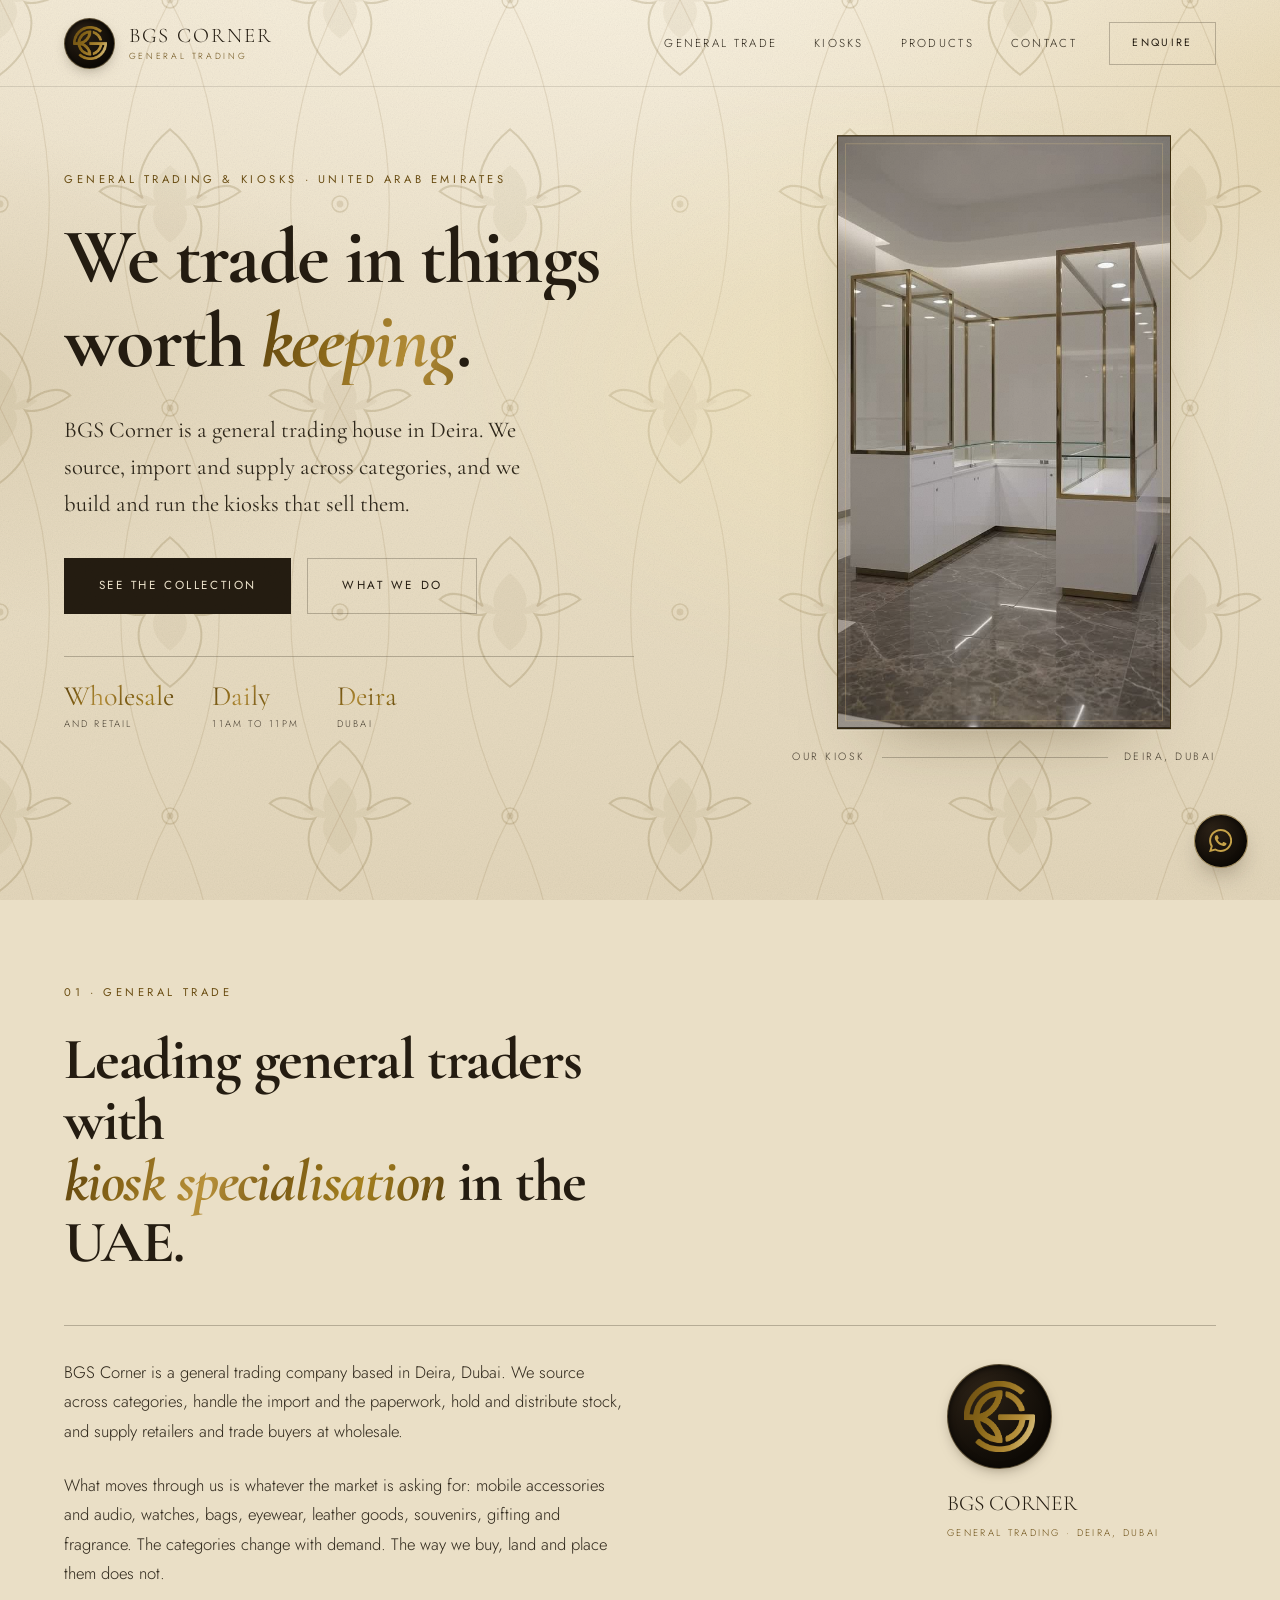
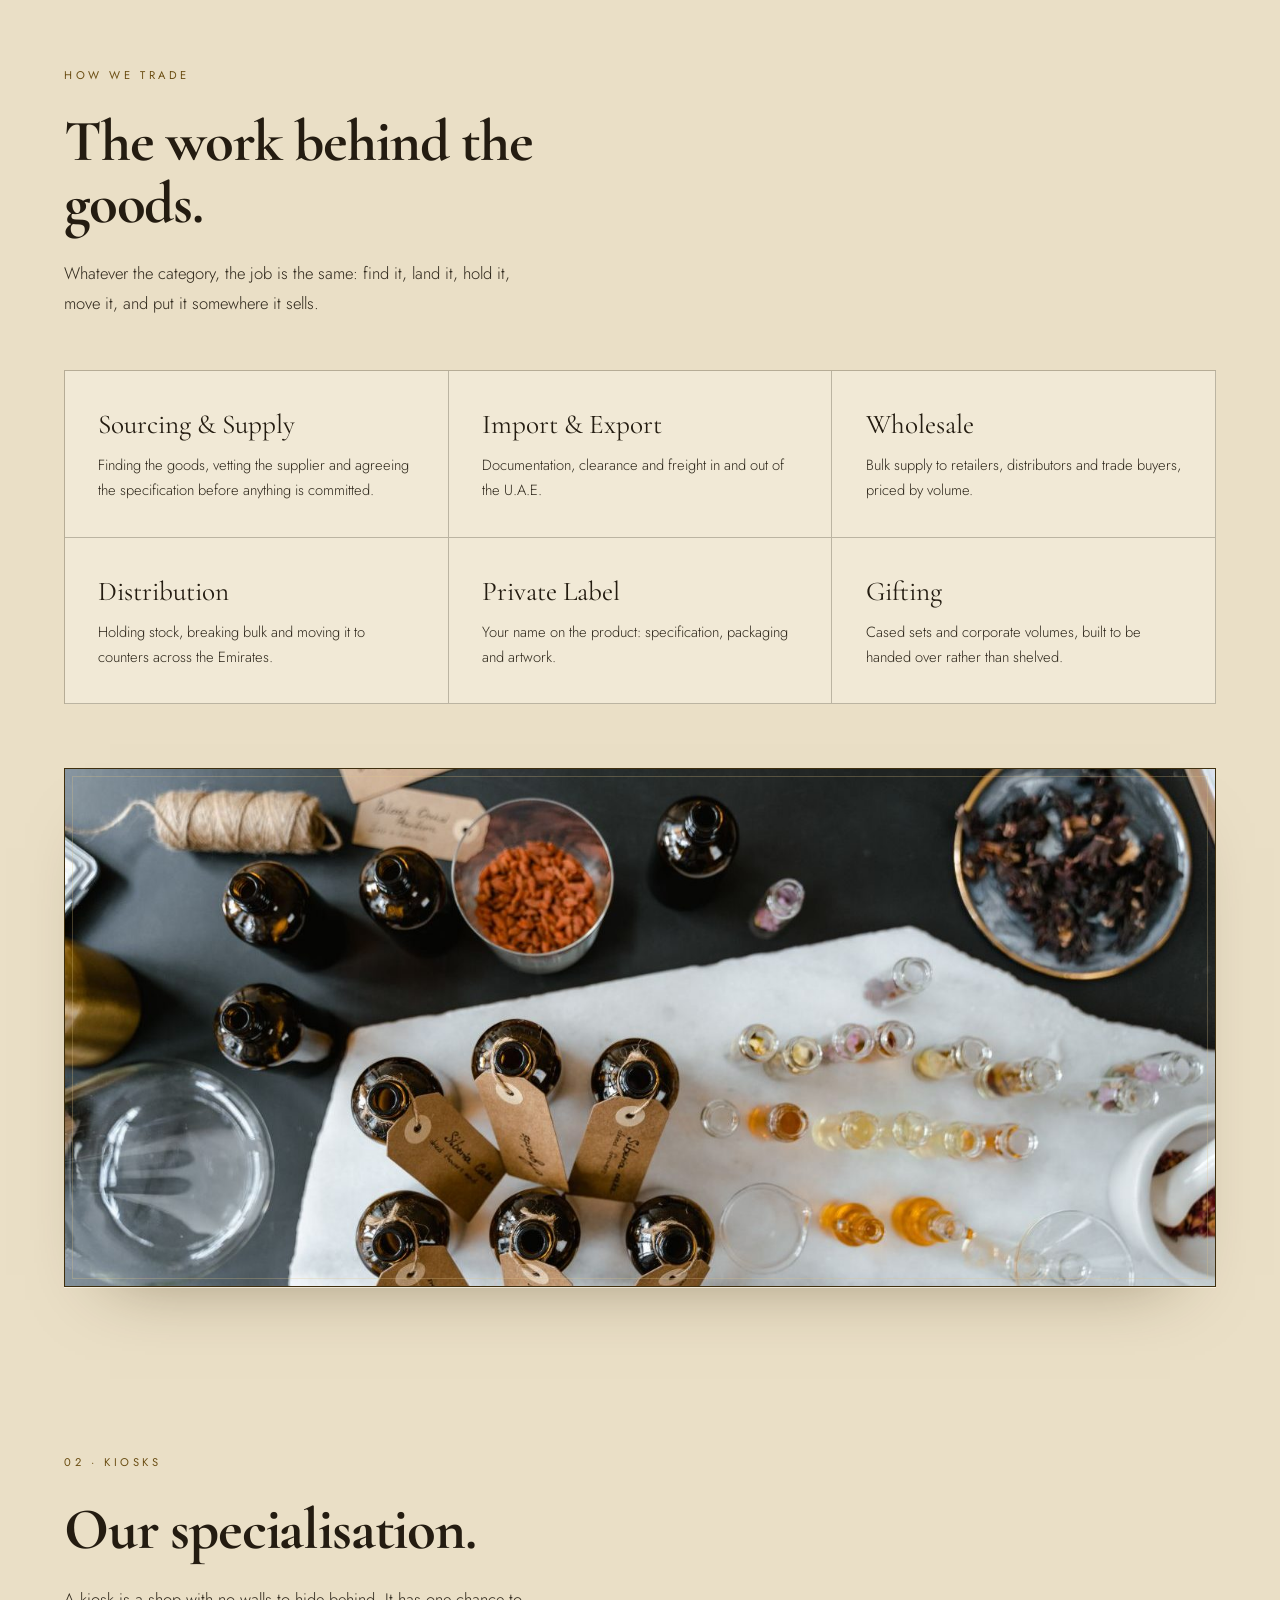
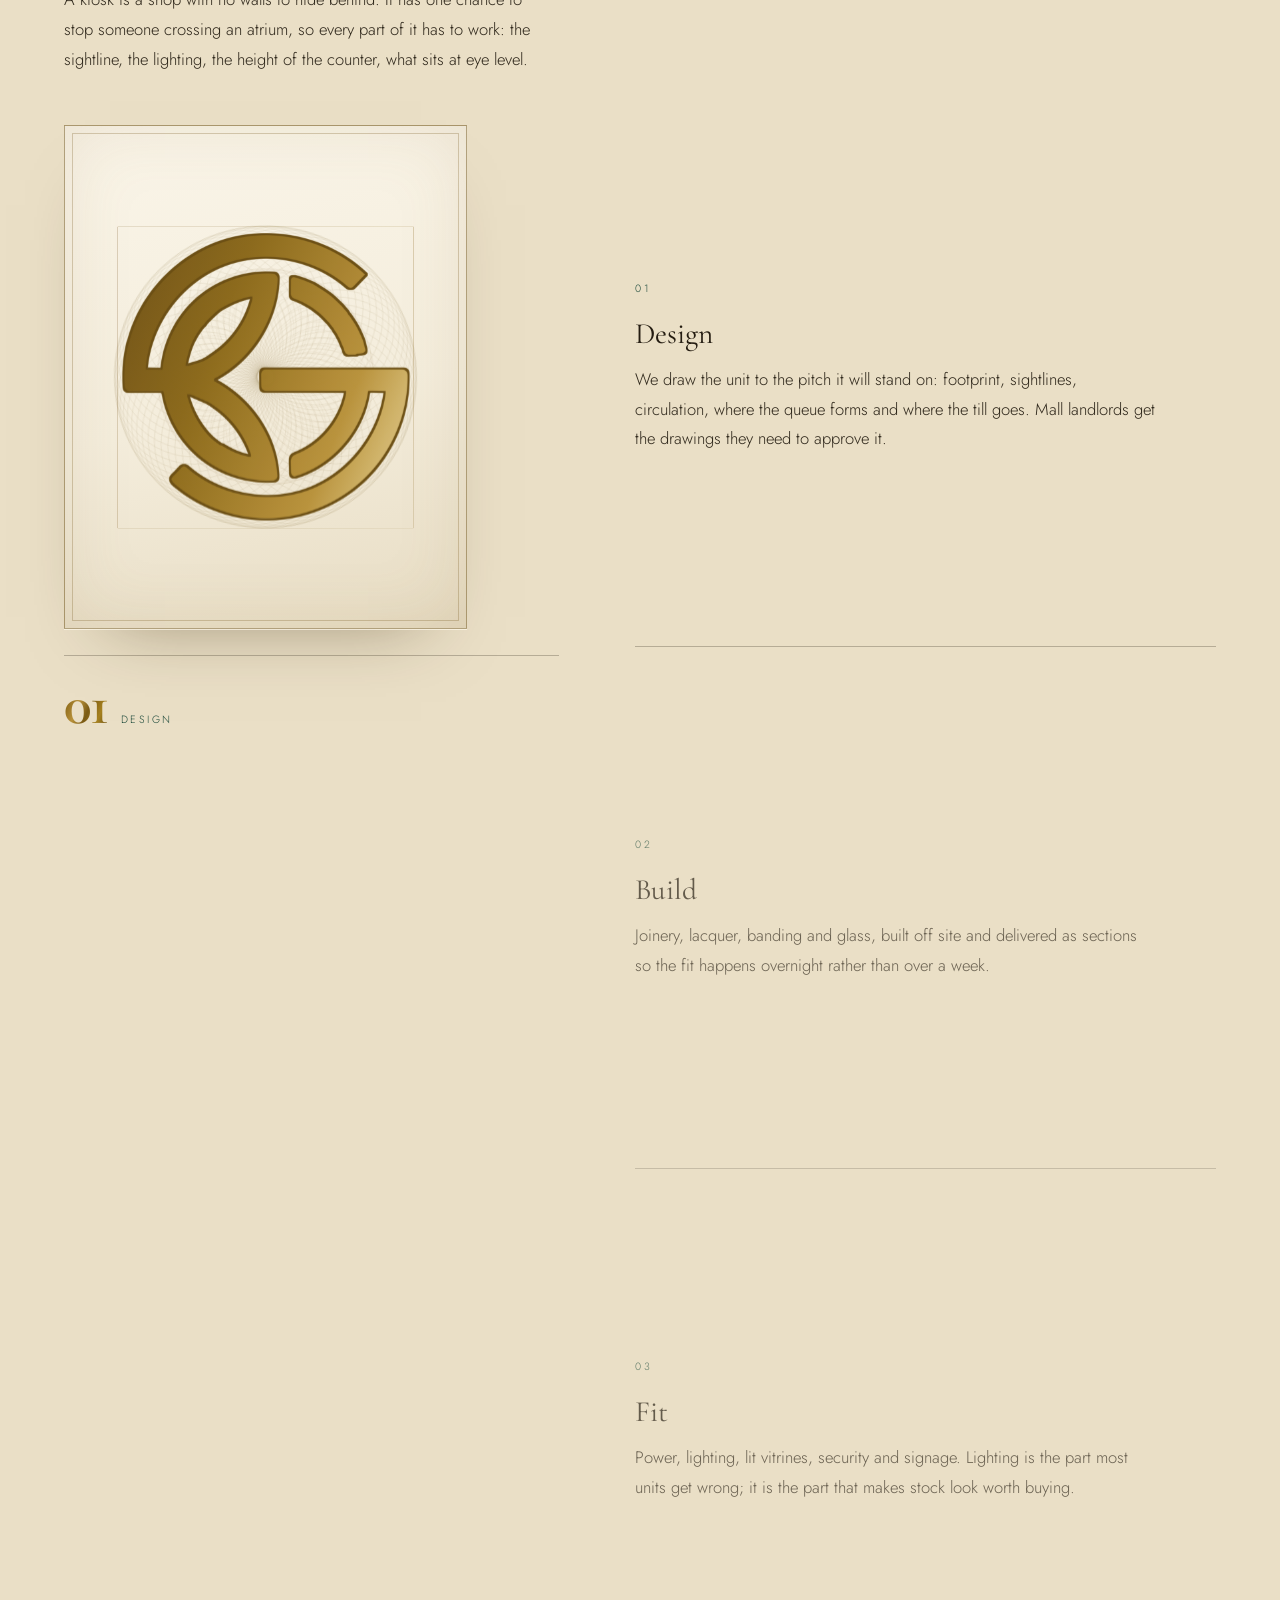
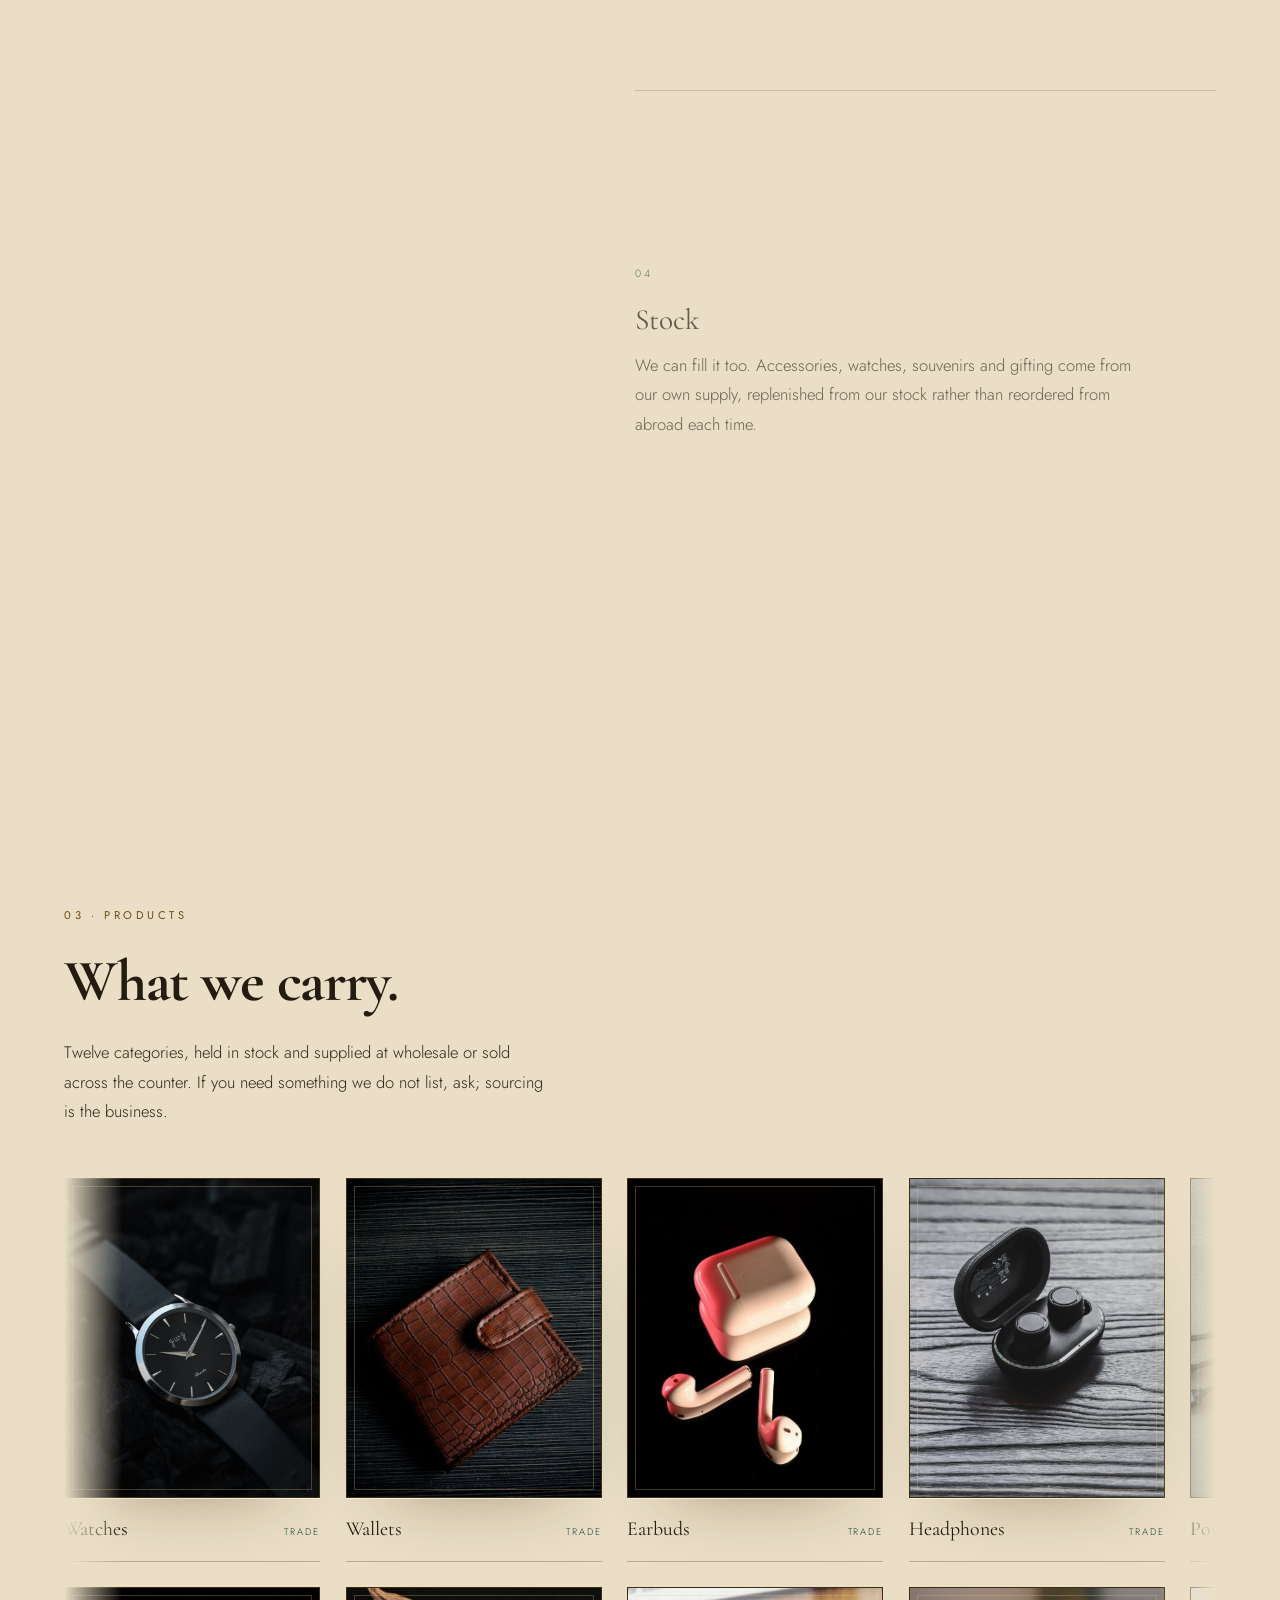
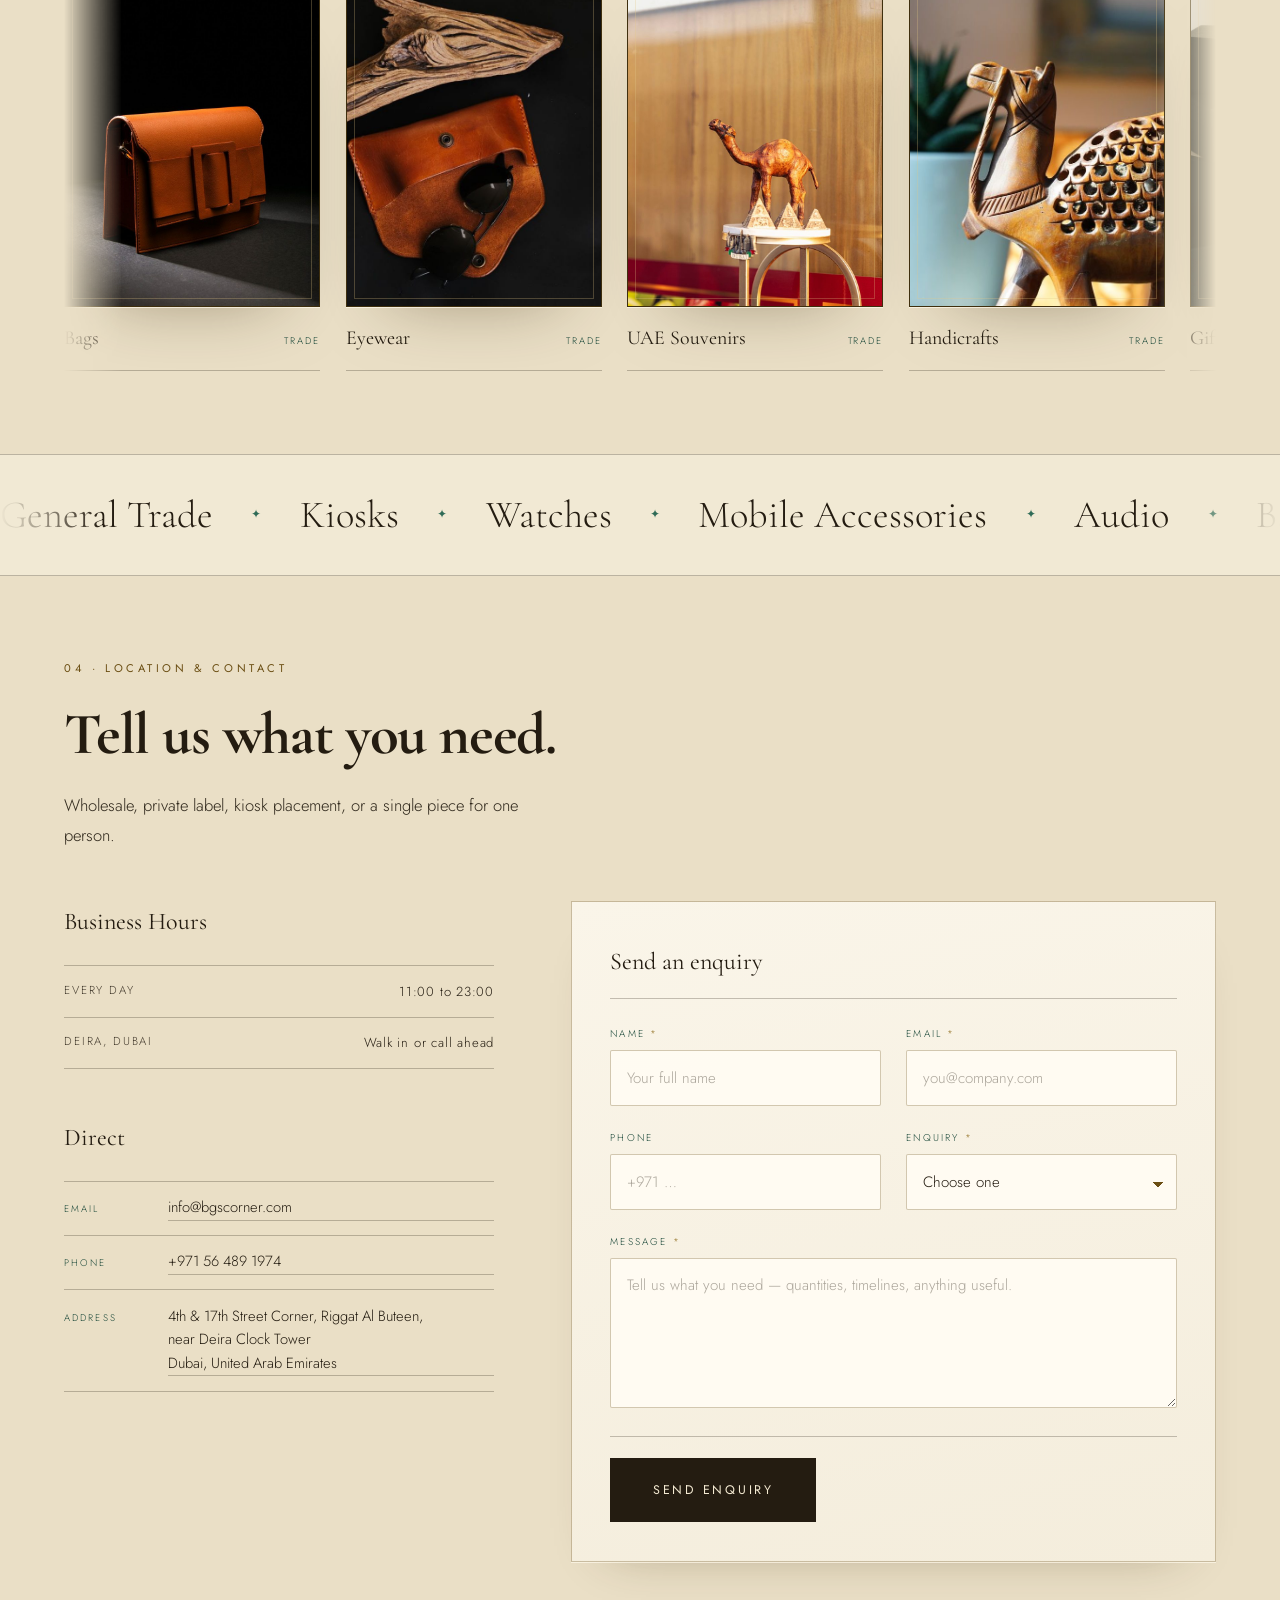
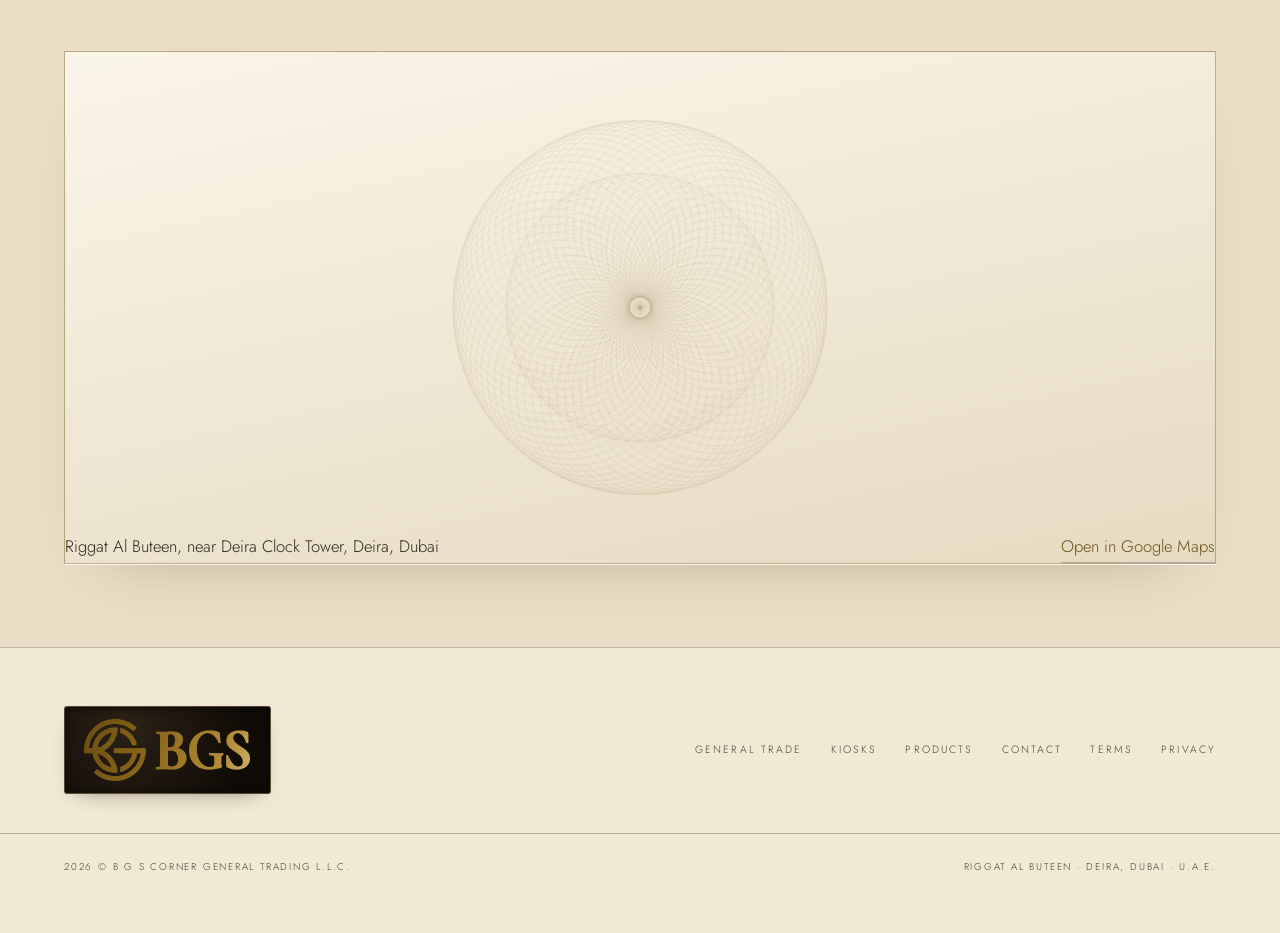
==== archive/index.html @ 40afc9bd "Archive the site and put up a holding page The full site moves to archive/ intact, assets and build " ====
<!DOCTYPE html>
<html lang="en">
<head>
<meta charset="utf-8">
<meta name="viewport" content="width=device-width, initial-scale=1">
<title>BGS Corner | General Trading &amp; Kiosks, UAE</title>
<meta name="description" content="BGS Corner is a general trading company in Deira, Dubai. Sourcing, import and wholesale across watches, mobile accessories, bags, eyewear, souvenirs and gifts, and retail kiosks built end to end.">
<meta name="theme-color" content="#DED2B9">
<link rel="icon" href="assets/brand/favicon.png" type="image/png">
<link rel="apple-touch-icon" href="assets/brand/favicon.png">
<link rel="preconnect" href="https://fonts.googleapis.com">
<link rel="preconnect" href="https://fonts.gstatic.com" crossorigin>
<link href="https://fonts.googleapis.com/css2?family=Cormorant+Garamond:ital,wght@0,400;0,500;0,600;0,700;1,500;1,600;1,700&family=Jost:wght@300;400;500&display=swap" rel="stylesheet">
<link rel="stylesheet" href="assets/css/site.css?v=7cc127dd">
</head>
<body>

<div class="grain" aria-hidden="true"></div>
<div class="cursor" aria-hidden="true"><span class="cursor__ring"></span></div>
<a class="skip" href="#trade">Skip to content</a>

<!-- ══════════════════════════════════════════════════════ nav -->
<header class="nav" id="nav">
  <div class="nav__inner">
    <a class="nav__brand" href="#top" aria-label="BGS Corner — home">
      <span class="markplate" aria-hidden="true"><span class="mark"></span></span>
      <span class="nav__wordmark">
        <span class="nav__name">BGS CORNER</span>
        <span class="nav__sub">General Trading</span>
      </span>
    </a>
    <nav class="nav__links" aria-label="Primary">
      <a href="#trade">General Trade</a>
      <a href="#kiosks">Kiosks</a>
      <a href="#products">Products</a>
      <a href="#contact">Contact</a>
    </nav>
    <a class="btn btn--ghost nav__cta" href="#contact">Enquire</a>
    <button class="nav__toggle" id="navToggle" aria-expanded="false" aria-controls="menu">
      <span class="sr">Menu</span><i></i><i></i>
    </button>
  </div>
  <div class="nav__rule" aria-hidden="true"><span></span></div>
</header>

<div class="menu" id="menu" inert>
  <nav aria-label="Mobile">
    <a href="#trade"><span>01</span>General Trade</a>
    <a href="#kiosks"><span>02</span>Kiosks</a>
    <a href="#products"><span>03</span>Products</a>
    <a href="#contact"><span>04</span>Contact</a>
  </nav>
</div>

<main id="top">

<!-- ══════════════════════════════════════════════════════ hero -->
<section class="hero">
  <div class="hero__glow" aria-hidden="true"></div>

  <div class="hero__grid wrap">
    <div class="hero__text">
      <p class="eyebrow reveal">General Trading &amp; Kiosks &middot; United Arab Emirates</p>

      <h1 class="hero__title">
        <span class="line"><span>We trade in things</span></span>
        <span class="line"><span>worth <em>keeping</em>.</span></span>
      </h1>

      <p class="lede reveal" data-delay="1">
        BGS Corner is a general trading house in Deira. We source, import and
        supply across categories, and we build and run the kiosks that sell
        them.
      </p>

      <div class="hero__actions reveal" data-delay="2">
        <a class="btn btn--fill" href="#products">See the collection</a>
        <a class="btn btn--line" href="#what">What we do</a>
      </div>

      <ul class="chips reveal" data-delay="3">
        <li><b>Wholesale</b><span>and retail</span></li>
        <li><b>Daily</b><span>11am to 11pm</span></li>
        <li><b>Deira</b><span>Dubai</span></li>
      </ul>
    </div>

    <figure class="hero__art">
      <div class="artframe artframe--hero artframe--video drawn" data-parallax="0.04">
        <video class="herovid" autoplay muted loop playsinline preload="auto"
               poster="assets/video/kiosk-poster.jpg"
               aria-label="A BGS Corner kiosk: lit sign over glass vitrines of fragrance, eyewear and accessories.">
          <source src="assets/video/kiosk.mp4" type="video/mp4">
        </video>
      </div>
      <figcaption class="art__cap reveal" data-delay="3">
        <span>Our kiosk</span><i></i><span>Deira, Dubai</span>
      </figcaption>
    </figure>
  </div>

  <div class="hero__foot wrap">
    <div class="ticks reveal" data-delay="4">
      <span>General Trade</span><i></i><span>Kiosks</span><i></i><span>Electronics</span><i></i><span>Accessories</span><i></i><span>Gifts</span>
    </div>
    <div class="scrollcue reveal" data-delay="4"><span>Scroll</span><i></i></div>
  </div>
</section>

<!-- ══════════════════════════════════════════════ 01 general trade -->
<section class="section who" id="trade">
  <div class="wrap">
    <header class="shead">
      <p class="eyebrow reveal">01 &middot; General Trade</p>
      <h2 class="shead__title reveal" data-delay="1">
        Leading general traders with<br><em>kiosk specialisation</em> in the UAE.
      </h2>
    </header>

    <div class="who__body">
      <div class="who__copy">
        <p class="reveal" data-delay="2">
          BGS Corner is a general trading company based in Deira, Dubai. We source
          across categories, handle the import and the paperwork, hold and
          distribute stock, and supply retailers and trade buyers at wholesale.
        </p>
        <p class="reveal" data-delay="3">
          What moves through us is whatever the market is asking for: mobile
          accessories and audio, watches, bags, eyewear, leather goods,
          souvenirs, gifting and fragrance. The categories change with demand. The way we buy, land and
          place them does not.
        </p>
      </div>

      <aside class="who__mark reveal" data-delay="3">
        <span class="markplate markplate--lg" aria-hidden="true"><span class="mark"></span></span>
        <p>BGS CORNER<br><small>General Trading &middot; Deira, Dubai</small></p>
      </aside>
    </div>
  </div>

  <div class="wrap trade-cap">
    <header class="shead shead--sub">
      <p class="eyebrow reveal">How we trade</p>
      <h3 class="shead__title reveal" data-delay="1">The work behind the goods.</h3>
      <p class="shead__note reveal" data-delay="2">
        Whatever the category, the job is the same: find it, land it, hold it,
        move it, and put it somewhere it sells.
      </p>
    </header>

    <ol class="pillars pillars--six">
      <li class="pillar reveal"><h3>Sourcing &amp; Supply</h3>
        <p>Finding the goods, vetting the supplier and agreeing the specification before anything is committed.</p></li>
      <li class="pillar reveal" data-delay="1"><h3>Import &amp; Export</h3>
        <p>Documentation, clearance and freight in and out of the U.A.E.</p></li>
      <li class="pillar reveal" data-delay="2"><h3>Wholesale</h3>
        <p>Bulk supply to retailers, distributors and trade buyers, priced by volume.</p></li>
      <li class="pillar reveal"><h3>Distribution</h3>
        <p>Holding stock, breaking bulk and moving it to counters across the Emirates.</p></li>
      <li class="pillar reveal" data-delay="1"><h3>Private Label</h3>
        <p>Your name on the product: specification, packaging and artwork.</p></li>
      <li class="pillar reveal" data-delay="2"><h3>Gifting</h3>
        <p>Cased sets and corporate volumes, built to be handed over rather than shelved.</p></li>
    </ol>
  </div>

  <figure class="kiosk">
    <div class="artframe artframe--wide reveal">
      <img src="assets/img/trade.jpg" width="1500" height="675" loading="lazy"
           alt="Goods laid out for despatch on a counter." decoding="async">
    </div>
  </figure>
</section>

<!-- ══════════════════════════════════════════════════════ 02 kiosks -->
<section class="section what" id="kiosks">
  <div class="wrap">
    <header class="shead">
      <p class="eyebrow reveal">02 &middot; Kiosks</p>
      <h2 class="shead__title reveal" data-delay="1">Our specialisation.</h2>
      <p class="shead__note reveal" data-delay="2">
        A kiosk is a shop with no walls to hide behind. It has one chance to stop
        someone crossing an atrium, so every part of it has to work: the sightline,
        the lighting, the height of the counter, what sits at eye level.
      </p>
    </header>
  </div>

  <div class="concept wrap">
    <div class="concept__stick">
      <div class="artframe artframe--tall artframe--art">
        <canvas class="guilloche" data-guilloche data-seed="0" aria-hidden="true"></canvas>
        <div class="markart" role="img" aria-label="The BGS Corner monogram, drawn in gold.">
          <span class="markart__outline" aria-hidden="true"></span>
          <span class="markart__fill" aria-hidden="true"></span>
        </div>
      </div>
      <div class="readout" aria-hidden="true">
        <span class="readout__val" data-readout-val>01</span>
        <span class="readout__unit" data-readout-unit>Design</span>
      </div>
    </div>

    <ol class="concept__steps">
      <li class="cstep reveal" data-step data-val="01" data-unit="Design">
        <span class="cstep__no">01</span>
        <h3>Design</h3>
        <p>We draw the unit to the pitch it will stand on: footprint, sightlines,
           circulation, where the queue forms and where the till goes. Mall
           landlords get the drawings they need to approve it.</p>
      </li>
      <li class="cstep reveal" data-step data-val="02" data-unit="Build">
        <span class="cstep__no">02</span>
        <h3>Build</h3>
        <p>Joinery, lacquer, banding and glass, built off site and delivered as
           sections so the fit happens overnight rather than over a week.</p>
      </li>
      <li class="cstep reveal" data-step data-val="03" data-unit="Fit">
        <span class="cstep__no">03</span>
        <h3>Fit</h3>
        <p>Power, lighting, lit vitrines, security and signage. Lighting is the
           part most units get wrong; it is the part that makes stock look worth
           buying.</p>
      </li>
      <li class="cstep reveal" data-step data-val="04" data-unit="Stock">
        <span class="cstep__no">04</span>
        <h3>Stock</h3>
        <p>We can fill it too. Accessories, watches, souvenirs and gifting come from
           our own supply, replenished from our stock rather than reordered from
           abroad each time.</p>
      </li>
    </ol>
  </div>

</section>

<!-- ══════════════════════════════════════════════════════ 03 products -->
<section class="section products" id="products">
  <div class="wrap">
    <header class="shead">
      <p class="eyebrow reveal">03 &middot; Products</p>
      <h2 class="shead__title reveal" data-delay="1">What we carry.</h2>
      <p class="shead__note reveal" data-delay="2">
        Twelve categories, held in stock and supplied at wholesale or sold across
        the counter. If you need something we do not list, ask; sourcing is the
        business.
      </p>
    </header>
  </div>

  <div class="wrap">
    <div class="carousel" data-carousel>
      <ul class="carousel__row">
        <li class="card"><a href="#contact">
          <div class="artframe artframe--card drawn">
            <img src="assets/img/cat-watches.jpg" width="760" height="950" loading="lazy"
                 decoding="async" alt="Watches.">
          </div>
          <div class="card__meta"><h4>Watches</h4><span>Trade</span></div></a></li>
        <li class="card"><a href="#contact">
          <div class="artframe artframe--card drawn">
            <img src="assets/img/cat-wallets.jpg" width="760" height="950" loading="lazy"
                 decoding="async" alt="Wallets.">
          </div>
          <div class="card__meta"><h4>Wallets</h4><span>Trade</span></div></a></li>
        <li class="card"><a href="#contact">
          <div class="artframe artframe--card drawn">
            <img src="assets/img/cat-earbuds.jpg" width="760" height="950" loading="lazy"
                 decoding="async" alt="Earbuds.">
          </div>
          <div class="card__meta"><h4>Earbuds</h4><span>Trade</span></div></a></li>
        <li class="card"><a href="#contact">
          <div class="artframe artframe--card drawn">
            <img src="assets/img/cat-headphones.jpg" width="760" height="950" loading="lazy"
                 decoding="async" alt="Headphones.">
          </div>
          <div class="card__meta"><h4>Headphones</h4><span>Trade</span></div></a></li>
        <li class="card"><a href="#contact">
          <div class="artframe artframe--card drawn">
            <img src="assets/img/cat-powerbanks.jpg" width="760" height="950" loading="lazy"
                 decoding="async" alt="Power Banks.">
          </div>
          <div class="card__meta"><h4>Power Banks</h4><span>Trade</span></div></a></li>
        <li class="card"><a href="#contact">
          <div class="artframe artframe--card drawn">
            <img src="assets/img/cat-cables.jpg" width="760" height="950" loading="lazy"
                 decoding="async" alt="Cables & Chargers.">
          </div>
          <div class="card__meta"><h4>Cables & Chargers</h4><span>Trade</span></div></a></li>
        <li class="card" aria-hidden="true"><a href="#contact" tabindex="-1">
          <div class="artframe artframe--card drawn">
            <img src="assets/img/cat-watches.jpg" width="760" height="950" loading="lazy"
                 decoding="async" alt="Watches.">
          </div>
          <div class="card__meta"><h4>Watches</h4><span>Trade</span></div></a></li>
        <li class="card" aria-hidden="true"><a href="#contact" tabindex="-1">
          <div class="artframe artframe--card drawn">
            <img src="assets/img/cat-wallets.jpg" width="760" height="950" loading="lazy"
                 decoding="async" alt="Wallets.">
          </div>
          <div class="card__meta"><h4>Wallets</h4><span>Trade</span></div></a></li>
        <li class="card" aria-hidden="true"><a href="#contact" tabindex="-1">
          <div class="artframe artframe--card drawn">
            <img src="assets/img/cat-earbuds.jpg" width="760" height="950" loading="lazy"
                 decoding="async" alt="Earbuds.">
          </div>
          <div class="card__meta"><h4>Earbuds</h4><span>Trade</span></div></a></li>
        <li class="card" aria-hidden="true"><a href="#contact" tabindex="-1">
          <div class="artframe artframe--card drawn">
            <img src="assets/img/cat-headphones.jpg" width="760" height="950" loading="lazy"
                 decoding="async" alt="Headphones.">
          </div>
          <div class="card__meta"><h4>Headphones</h4><span>Trade</span></div></a></li>
        <li class="card" aria-hidden="true"><a href="#contact" tabindex="-1">
          <div class="artframe artframe--card drawn">
            <img src="assets/img/cat-powerbanks.jpg" width="760" height="950" loading="lazy"
                 decoding="async" alt="Power Banks.">
          </div>
          <div class="card__meta"><h4>Power Banks</h4><span>Trade</span></div></a></li>
        <li class="card" aria-hidden="true"><a href="#contact" tabindex="-1">
          <div class="artframe artframe--card drawn">
            <img src="assets/img/cat-cables.jpg" width="760" height="950" loading="lazy"
                 decoding="async" alt="Cables & Chargers.">
          </div>
          <div class="card__meta"><h4>Cables & Chargers</h4><span>Trade</span></div></a></li>
      </ul>
      <ul class="carousel__row carousel__row--rev">
        <li class="card"><a href="#contact">
          <div class="artframe artframe--card drawn">
            <img src="assets/img/cat-bags.jpg" width="760" height="950" loading="lazy"
                 decoding="async" alt="Bags.">
          </div>
          <div class="card__meta"><h4>Bags</h4><span>Trade</span></div></a></li>
        <li class="card"><a href="#contact">
          <div class="artframe artframe--card drawn">
            <img src="assets/img/cat-eyewear.jpg" width="760" height="950" loading="lazy"
                 decoding="async" alt="Eyewear.">
          </div>
          <div class="card__meta"><h4>Eyewear</h4><span>Trade</span></div></a></li>
        <li class="card"><a href="#contact">
          <div class="artframe artframe--card drawn">
            <img src="assets/img/cat-souvenirs.jpg" width="760" height="950" loading="lazy"
                 decoding="async" alt="UAE Souvenirs.">
          </div>
          <div class="card__meta"><h4>UAE Souvenirs</h4><span>Trade</span></div></a></li>
        <li class="card"><a href="#contact">
          <div class="artframe artframe--card drawn">
            <img src="assets/img/cat-handicrafts.jpg" width="760" height="950" loading="lazy"
                 decoding="async" alt="Handicrafts.">
          </div>
          <div class="card__meta"><h4>Handicrafts</h4><span>Trade</span></div></a></li>
        <li class="card"><a href="#contact">
          <div class="artframe artframe--card drawn">
            <img src="assets/img/cat-gifts.jpg" width="760" height="950" loading="lazy"
                 decoding="async" alt="Gift Sets.">
          </div>
          <div class="card__meta"><h4>Gift Sets</h4><span>Trade</span></div></a></li>
        <li class="card"><a href="#contact">
          <div class="artframe artframe--card drawn">
            <img src="assets/img/cat-perfumes.jpg" width="760" height="950" loading="lazy"
                 decoding="async" alt="Perfumes.">
          </div>
          <div class="card__meta"><h4>Perfumes</h4><span>Trade</span></div></a></li>
        <li class="card" aria-hidden="true"><a href="#contact" tabindex="-1">
          <div class="artframe artframe--card drawn">
            <img src="assets/img/cat-bags.jpg" width="760" height="950" loading="lazy"
                 decoding="async" alt="Bags.">
          </div>
          <div class="card__meta"><h4>Bags</h4><span>Trade</span></div></a></li>
        <li class="card" aria-hidden="true"><a href="#contact" tabindex="-1">
          <div class="artframe artframe--card drawn">
            <img src="assets/img/cat-eyewear.jpg" width="760" height="950" loading="lazy"
                 decoding="async" alt="Eyewear.">
          </div>
          <div class="card__meta"><h4>Eyewear</h4><span>Trade</span></div></a></li>
        <li class="card" aria-hidden="true"><a href="#contact" tabindex="-1">
          <div class="artframe artframe--card drawn">
            <img src="assets/img/cat-souvenirs.jpg" width="760" height="950" loading="lazy"
                 decoding="async" alt="UAE Souvenirs.">
          </div>
          <div class="card__meta"><h4>UAE Souvenirs</h4><span>Trade</span></div></a></li>
        <li class="card" aria-hidden="true"><a href="#contact" tabindex="-1">
          <div class="artframe artframe--card drawn">
            <img src="assets/img/cat-handicrafts.jpg" width="760" height="950" loading="lazy"
                 decoding="async" alt="Handicrafts.">
          </div>
          <div class="card__meta"><h4>Handicrafts</h4><span>Trade</span></div></a></li>
        <li class="card" aria-hidden="true"><a href="#contact" tabindex="-1">
          <div class="artframe artframe--card drawn">
            <img src="assets/img/cat-gifts.jpg" width="760" height="950" loading="lazy"
                 decoding="async" alt="Gift Sets.">
          </div>
          <div class="card__meta"><h4>Gift Sets</h4><span>Trade</span></div></a></li>
        <li class="card" aria-hidden="true"><a href="#contact" tabindex="-1">
          <div class="artframe artframe--card drawn">
            <img src="assets/img/cat-perfumes.jpg" width="760" height="950" loading="lazy"
                 decoding="async" alt="Perfumes.">
          </div>
          <div class="card__meta"><h4>Perfumes</h4><span>Trade</span></div></a></li>
      </ul>
    </div>
  </div>
</section>

<!-- ══════════════════════════════════════════════════ marquee -->
<section class="trade" aria-hidden="true">
  <div class="marquee"><div class="marquee__track">
    <span>General Trade</span><i>&#10022;</i><span>Kiosks</span><i>&#10022;</i><span>Watches</span><i>&#10022;</i><span>Mobile Accessories</span><i>&#10022;</i><span>Audio</span><i>&#10022;</i><span>Bags</span><i>&#10022;</i><span>Eyewear</span><i>&#10022;</i><span>Souvenirs</span><i>&#10022;</i><span>Gifts</span><i>&#10022;</i><span>Perfumes</span><i>&#10022;</i><span>Sourcing</span><i>&#10022;</i><span>Import</span><i>&#10022;</i><span>Wholesale</span><i>&#10022;</i><span>Distribution</span><i>&#10022;</i>
    <span>General Trade</span><i>&#10022;</i><span>Kiosks</span><i>&#10022;</i><span>Watches</span><i>&#10022;</i><span>Mobile Accessories</span><i>&#10022;</i><span>Audio</span><i>&#10022;</i><span>Bags</span><i>&#10022;</i><span>Eyewear</span><i>&#10022;</i><span>Souvenirs</span><i>&#10022;</i><span>Gifts</span><i>&#10022;</i><span>Perfumes</span><i>&#10022;</i><span>Sourcing</span><i>&#10022;</i><span>Import</span><i>&#10022;</i><span>Wholesale</span><i>&#10022;</i><span>Distribution</span><i>&#10022;</i>
  </div></div>
</section>

<!-- ══════════════════════════════════════════════════ 04 contact -->
<section class="section contact" id="contact">
  <div class="wrap">
    <header class="shead">
      <p class="eyebrow reveal">04 &middot; Location &amp; Contact</p>
      <h2 class="shead__title reveal" data-delay="1">Tell us what you need.</h2>
      <p class="shead__note reveal" data-delay="2">
        Wholesale, private label, kiosk placement, or a single piece for one person.
      </p>
    </header>

    <div class="contact__grid">

      <!-- hours + details -->
      <aside class="contact__side">
        <div class="hours reveal">
          <h3>Business Hours</h3>
          <dl>
            <div><dt>Every day</dt><dd>11:00 to 23:00</dd></div>
            <div><dt>Deira, Dubai</dt><dd>Walk in or call ahead</dd></div>
          </dl>
        </div>

        <div class="details reveal" data-delay="1">
          <h3>Direct</h3>
          <ul>
            <li><span>Email</span><a href="mailto:info@bgscorner.com">info@bgscorner.com</a></li>
            <li><span>Phone</span><a href="tel:+971564891974">+971 56 489 1974</a></li>
            <li><span>Address</span><a href="https://maps.app.goo.gl/KCoV6pxYwKUt4vGc6" target="_blank" rel="noopener"><address>4th &amp; 17th Street Corner, Riggat Al Buteen,<br>near Deira Clock Tower<br>Dubai, United Arab Emirates</address></a></li>
          </ul>
        </div>
      </aside>

      <!-- form -->
      <form class="form reveal" data-delay="1" name="enquiry" method="POST"
            data-netlify="true" netlify-honeypot="company-website"
            action="/" novalidate>
        <input type="hidden" name="form-name" value="enquiry">
        <p class="hp"><label>Do not fill this in <input name="company-website" tabindex="-1" autocomplete="off"></label></p>

        <h3 class="form__head">Send an enquiry</h3>

        <div class="field">
          <label for="f-name">Name <em>*</em></label>
          <input id="f-name" name="name" type="text" required autocomplete="name" placeholder="Your full name">
        </div>
        <div class="field">
          <label for="f-email">Email <em>*</em></label>
          <input id="f-email" name="email" type="email" required autocomplete="email" placeholder="you@company.com">
        </div>
        <div class="field">
          <label for="f-phone">Phone</label>
          <input id="f-phone" name="phone" type="tel" autocomplete="tel" placeholder="+971 …">
        </div>
        <div class="field">
          <label for="f-topic">Enquiry <em>*</em></label>
          <select id="f-topic" name="topic" required>
            <option value="" disabled selected>Choose one</option>
            <option>Wholesale enquiry</option>
            <option>Private label</option>
            <option>Kiosk placement or fit out</option>
            <option>Single piece</option>
            <option>General trade</option>
          </select>
        </div>
        <div class="field field--full">
          <label for="f-msg">Message <em>*</em></label>
          <textarea id="f-msg" name="message" rows="5" required placeholder="Tell us what you need — quantities, timelines, anything useful."></textarea>
        </div>

        <div class="form__foot">
          <button class="btn btn--fill btn--lg" type="submit">Send enquiry</button>
          <p class="form__note" data-form-note role="status"></p>
        </div>
      </form>
    </div>

    <!-- map -->
    <figure class="map reveal">
      <canvas class="guilloche" data-guilloche data-seed="9" aria-hidden="true"></canvas>
      <iframe
        src="https://www.google.com/maps?q=25.2585802,55.3224703&z=17&hl=en&output=embed"
        title="BGS Corner location on a map" loading="lazy"
        referrerpolicy="no-referrer-when-downgrade"></iframe>
      <figcaption>
        <span>Riggat Al Buteen, near Deira Clock Tower, Deira, Dubai</span>
        <a class="map__link" href="https://maps.app.goo.gl/KCoV6pxYwKUt4vGc6"
           target="_blank" rel="noopener">Open in Google Maps</a>
      </figcaption>
    </figure>
  </div>
</section>

</main>

<!-- ══════════════════════════════════════════════════ footer -->
<footer class="foot">
  <div class="wrap foot__top">
    <a class="lockplate" href="#top" aria-label="BGS Corner, back to top"><span class="foot__lockup"></span></a>
    <nav class="foot__links" aria-label="Footer">
      <a href="#trade">General Trade</a><a href="#kiosks">Kiosks</a>
      <a href="#products">Products</a><a href="#contact">Contact</a>
      <a href="terms.html">Terms</a><a href="privacy.html">Privacy</a>
    </nav>
  </div>
  <div class="wrap foot__base">
    <p class="foot__legal"><span id="year">2026</span> &copy; B G S Corner General Trading L.L.C.</p>
    <p class="foot__where">Riggat Al Buteen &middot; Deira, Dubai &middot; U.A.E.</p>
  </div>
</footer>

<!-- floating WhatsApp — opens a chat with the number published on this page -->
<a class="wa" href="https://wa.me/971564891974?text=Hello%20BGS%20Corner%2C%20I%27d%20like%20to%20enquire%20about%20your%20products."
   target="_blank" rel="noopener" aria-label="Chat with BGS Corner on WhatsApp">
  <span class="wa__ring" aria-hidden="true"></span>
  <svg viewBox="0 0 24 24" aria-hidden="true" focusable="false"><path d="M17.472 14.382c-.297-.149-1.758-.867-2.03-.967-.273-.099-.471-.148-.67.15-.197.297-.767.966-.94 1.164-.173.199-.347.223-.644.075-.297-.15-1.255-.463-2.39-1.475-.883-.788-1.48-1.761-1.653-2.059-.173-.297-.018-.458.13-.606.134-.133.298-.347.446-.52.149-.174.198-.298.298-.497.099-.198.05-.371-.025-.52-.075-.149-.669-1.612-.916-2.207-.242-.579-.487-.5-.669-.51a12.8 12.8 0 0 0-.57-.01c-.198 0-.52.074-.792.372-.272.297-1.04 1.016-1.04 2.479 0 1.462 1.065 2.875 1.213 3.074.149.198 2.096 3.2 5.077 4.487.709.306 1.262.489 1.694.625.712.227 1.36.195 1.871.118.571-.085 1.758-.719 2.006-1.413.248-.694.248-1.289.173-1.413-.074-.124-.272-.198-.57-.347M12.051 21.785h-.004a9.87 9.87 0 0 1-5.031-1.378l-.361-.214-3.741.982.998-3.648-.235-.374a9.86 9.86 0 0 1-1.51-5.26c.001-5.45 4.436-9.884 9.888-9.884 2.64 0 5.122 1.03 6.988 2.898a9.825 9.825 0 0 1 2.893 6.994c-.003 5.45-4.437 9.884-9.885 9.884M20.464 3.488A11.815 11.815 0 0 0 12.05 0C5.495 0 .16 5.335.157 11.892c0 2.096.547 4.142 1.588 5.945L.057 24l6.305-1.654a11.882 11.882 0 0 0 5.683 1.448h.005c6.554 0 11.89-5.335 11.893-11.893a11.821 11.821 0 0 0-3.479-8.413"/></svg>
  <span class="wa__label">WhatsApp</span>
</a>

<script src="assets/js/graphics.js?v=ef9fedd5" defer></script>
<script src="assets/js/site.js?v=fc0c145e" defer></script>
</body>
</html>
---- archive/assets/css/site.css ----
/* ═══════════════════════════════════════════════════════════════════════════
   BGS CORNER — general trading, UAE
   Light-luxury system: porcelain paper, warm ink, gold foil.
   All product photography is black-ground, so it is set into the page as
   dark "plates" — the way a catalogue sets a lot.
   ═══════════════════════════════════════════════════════════════════════════ */

/* ─────────────────────────────────────────────────────────── tokens */
:root{
  /* Ground — warm stone rather than near-white. Gold has almost no contrast
     against porcelain; against a mid-tone limestone it reads as metal. */
  --stone:#EADFC6;
  --stone-deep:#E1D4B6;
  --panel:#F4EDDC;
  --panel-lit:#FAF5E9;

  /* Ink — warm espresso, not black */
  --ink:#241C11;
  --ink-soft:rgba(36,28,17,.95);
  --ink-faint:rgba(36,28,17,.82);
  --rule:rgba(36,28,17,.26);
  --rule-soft:rgba(36,28,17,.12);

  /* Gold */
  --jade:#1D4A3B;
  --jade-lit:#2F6B57;
  --oxblood:#6E2434;
  --gold-deep:#6B4E13;
  --gold:#8E6B1B;
  --gold-lit:#C9A54A;
  --gold-pale:#EBD79A;
  --foil-text:linear-gradient(112deg,
      #5C420E 0%, #8A6718 18%, #B8913A 38%, #7A5A14 56%,
      #A6811F 76%, #5C420E 100%);
  --foil-sweep:linear-gradient(112deg,
      #6B4E13 0%, #8A6718 14%, #B8913A 30%, #EFDFA8 42%,
      #FFF9E6 48%, #EFDFA8 54%, #B8913A 68%, #8A6718 84%, #6B4E13 100%);
  --foil:linear-gradient(115deg,
      #5C420E 0%, #8A6718 12%, #C9A54A 28%, #F2E3B0 40%,
      #C9A54A 54%, #8A6718 72%, #5C420E 88%, #B8913A 100%);

  --plate-bg:#0B0A09;

  --wrap:1320px;
  --gut:clamp(1.25rem,5vw,4.5rem);
  --ease:cubic-bezier(.16,1,.3,1);

  --f-display:"Cormorant Garamond",Garamond,"Times New Roman",serif;
  --f-ui:"Jost",-apple-system,BlinkMacSystemFont,"Segoe UI",sans-serif;
}

/* ─────────────────────────────────────────────────────────── reset */
*,*::before,*::after{box-sizing:border-box}
html{-webkit-text-size-adjust:100%;scroll-behavior:smooth}
body{
  margin:0;
  font-family:var(--f-ui);
  font-weight:300;
  font-size:clamp(.95rem,.35vw + .88rem,1.04rem);
  line-height:1.78;
  color:var(--ink-soft);
  background:var(--stone);
  overflow-x:hidden;
  -webkit-font-smoothing:antialiased;
  -moz-osx-font-smoothing:grayscale;
}
body::before{
  content:"";position:fixed;inset:0;z-index:-2;pointer-events:none;
  background-image:
    radial-gradient(115% 75% at 50% -12%, rgba(252,246,231,.85) 0%, rgba(252,246,231,0) 60%),
    radial-gradient(85% 55% at 102% 8%, rgba(201,165,74,.20) 0%, rgba(201,165,74,0) 58%),
    radial-gradient(70% 50% at -6% 42%, rgba(140,110,52,.12) 0%, rgba(140,110,52,0) 56%),
    linear-gradient(178deg,#F0E6D0 0%,#EADFC6 52%,#E3D6BA 100%);
}
/* Damask wallpaper — tone-on-tone, so the page reads as a papered wall
   rather than a flat fill. Tile is generated by tools/build-wallpaper.py. */
body::after{
  content:"";position:fixed;inset:0;z-index:-1;pointer-events:none;
  background-image:url("../img/damask.svg");
  background-size:340px 408px;
  opacity:.92;
  /* One tile per cycle, so the seamless repeat carries it round with no jump.
     The whole field moves together rather than any element drifting alone. */
  animation:paper 22s linear infinite;
}
/* one whole tile sideways, so the horizontal travel loops without a seam */
@keyframes paper{from{background-position:0 0}to{background-position:-340px 0}}
img{max-width:100%;display:block}
a{color:inherit;text-decoration:none}
button,input,select,textarea{font:inherit;color:inherit}
h1,h2,h3,h4,p,dl,dd,figure,blockquote{margin:0}
ul,ol{margin:0;padding:0;list-style:none}

.wrap{width:100%;max-width:var(--wrap);margin-inline:auto;padding-inline:var(--gut)}
.section{padding-block:clamp(3.25rem,6.5vw,6rem);position:relative}

.sr{position:absolute;width:1px;height:1px;overflow:hidden;clip:rect(0 0 0 0);white-space:nowrap}
.skip{position:absolute;left:-9999px;top:0;z-index:10000;background:var(--ink);color:var(--stone);padding:.8rem 1.3rem}
.skip:focus{left:1rem;top:1rem}

/* ─────────────────────────────────────────────────────────── paper grain */
.grain{
  position:fixed;inset:0;z-index:9000;pointer-events:none;
  opacity:.26;mix-blend-mode:multiply;
  background-image:url("data:image/svg+xml,%3Csvg xmlns='http://www.w3.org/2000/svg' width='240' height='240'%3E%3Cfilter id='n'%3E%3CfeTurbulence type='fractalNoise' baseFrequency='.82' numOctaves='3' stitchTiles='stitch'/%3E%3CfeColorMatrix type='saturate' values='0'/%3E%3C/filter%3E%3Crect width='100%25' height='100%25' filter='url(%23n)' opacity='.5'/%3E%3C/svg%3E");
}

/* ─────────────────────────────────────────────────────────── cursor */
.cursor{position:fixed;top:0;left:0;z-index:8000;pointer-events:none;opacity:0;
  transition:opacity .4s;mix-blend-mode:multiply}
.cursor.on{opacity:1}
.cursor__ring{
  position:absolute;translate:-50% -50%;width:34px;height:34px;border-radius:50%;
  border:1px solid rgba(126,95,30,.55);
  transition:width .3s var(--ease),height .3s var(--ease),background .3s,border-color .3s;
}
.cursor.hot .cursor__ring{width:62px;height:62px;background:rgba(201,164,76,.13);border-color:rgba(126,95,30,.8)}

/* ─────────────────────────────────────────────────────────── brand marks */
/* The monogram is gold, so it needs a dark ground to read against. Every
   placement of it gets a plate rather than sitting on the wallpaper. */
.markplate{
  display:grid;place-items:center;padding:.46rem;border-radius:50%;
  background:radial-gradient(circle at 32% 26%,#2B2116 0%,#0F0B06 72%);
  border:1px solid rgba(224,196,132,.34);
  box-shadow:inset 0 1px 6px rgba(0,0,0,.7),0 5px 16px -8px rgba(30,20,4,.65)}
.markplate--lg{padding:1rem;border-width:1px}
.lockplate{
  display:inline-grid;place-items:center;padding:1rem 1.6rem;border-radius:3px;
  background:radial-gradient(circle at 30% 20%,#2B2116 0%,#0F0B06 76%);
  border:1px solid rgba(224,196,132,.32);
  box-shadow:inset 0 1px 8px rgba(0,0,0,.65),0 8px 22px -14px rgba(30,20,4,.7)}
.mark{
  display:block;width:2.15rem;aspect-ratio:1;
  background:var(--foil-sweep);background-size:300% 100%;
  -webkit-mask:url("../brand/logo-mark.png") center/contain no-repeat;
          mask:url("../brand/logo-mark.png") center/contain no-repeat;
}
.markplate--lg .mark{width:4.4rem}

.foot__lockup{
  display:block;width:min(15rem,44vw);aspect-ratio:2302/858;
  background:var(--foil-sweep);background-size:300% 100%;
  -webkit-mask:url("../brand/logo-lockup.png") center/contain no-repeat;
          mask:url("../brand/logo-lockup.png") center/contain no-repeat;
}
@keyframes foil{0%{background-position:100% 50%}100%{background-position:-100% 50%}}
.is-loaded .mark,.is-loaded .foot__lockup{animation:foil 5.5s linear infinite}

/* ─────────────────────────────────────────────────────────── typography */
.eyebrow{
  font-family:var(--f-ui);font-weight:400;
  font-size:clamp(.6rem,.2vw + .57rem,.7rem);
  text-transform:uppercase;letter-spacing:.32em;
  color:var(--gold-deep);margin-bottom:1.6rem;
}
.hero__title,.shead__title,.readout__val,.legal__title{
  font-family:var(--f-display);font-weight:700;color:var(--ink);
  letter-spacing:-.02em;
}
.hero__title{font-size:clamp(1.9rem,9.5vw,4.9rem);line-height:1;margin:0 0 1.7rem;text-wrap:balance}
.hero__title em{font-style:italic;font-weight:700;
  background:var(--foil-text);background-size:200% 200%;
  -webkit-background-clip:text;background-clip:text;color:transparent}
.shead__title{font-size:clamp(2.1rem,4.6vw,4.3rem);line-height:1.04}
.shead__title em{font-style:italic;background:var(--foil-text);-webkit-background-clip:text;background-clip:text;color:transparent}
.shead{max-width:60ch;margin-bottom:clamp(2rem,4vw,3.4rem)}
.shead--sub{margin-top:clamp(3rem,6vw,5rem)}
.shead__note{margin-top:1.6rem;max-width:48ch}
.lede{font-family:var(--f-display);font-weight:400;
  font-size:clamp(1.12rem,.7vw + .95rem,1.42rem);line-height:1.62;
  color:var(--ink-soft);max-width:42ch}

/* ─────────────────────────────────────────────────────────── buttons */
.btn{
  --pad:1.05rem 2.1rem;
  display:inline-flex;align-items:center;justify-content:center;gap:.7rem;
  padding:var(--pad);font-family:var(--f-ui);font-weight:400;
  font-size:.73rem;text-transform:uppercase;letter-spacing:.22em;
  border:1px solid transparent;position:relative;overflow:hidden;
  transition:color .45s var(--ease),border-color .45s var(--ease),background .45s var(--ease);
}
.btn--lg{--pad:1.25rem 2.6rem;font-size:.78rem}
.btn--fill{color:#F4EAD2;background:var(--ink)}
.btn--fill::before{content:"";position:absolute;inset:0;background:var(--foil);
  transform:translateY(101%);transition:transform .55s var(--ease);z-index:-1}
.btn--fill:hover{color:#221B0C;background:transparent}
.btn--fill:hover::before{transform:none}
.btn--fill{isolation:isolate}
.btn--line{border-color:var(--rule);color:var(--ink)}
.btn--line:hover{border-color:var(--gold);color:var(--gold-deep)}
.btn--ghost{padding:.7rem 1.4rem;border-color:var(--rule);color:var(--ink);font-size:.66rem}
.btn--ghost:hover{border-color:var(--gold);color:var(--gold-deep)}

/* ─────────────────────────────────────────────────────────── nav */
.nav{position:fixed;inset:0 0 auto;z-index:900;transition:background .5s var(--ease),backdrop-filter .5s}
.nav.stuck{background:rgba(226,215,190,.86);backdrop-filter:blur(14px) saturate(1.2)}
.nav__inner{
  max-width:var(--wrap);margin-inline:auto;padding:1.1rem var(--gut);
  display:flex;align-items:center;gap:2rem;
  transition:padding .5s var(--ease);
}
.nav.stuck .nav__inner{padding-block:.72rem}
.nav__brand{display:flex;align-items:center;gap:.85rem;margin-right:auto}
.nav__wordmark{display:flex;flex-direction:column;line-height:1}
.nav__name{font-family:var(--f-display);font-size:1.3rem;color:var(--ink);letter-spacing:.09em}
.nav__sub{font-size:.55rem;text-transform:uppercase;letter-spacing:.3em;color:var(--gold-deep);margin-top:.32rem}
.nav__links{display:flex;gap:2.3rem}
.nav__links a{font-size:.72rem;text-transform:uppercase;letter-spacing:.2em;color:var(--ink-soft);position:relative;padding-block:.3rem}
.nav__links a::after{content:"";position:absolute;left:0;bottom:0;width:100%;height:1px;
  background:var(--foil);transform:scaleX(0);transform-origin:right;transition:transform .5s var(--ease)}
.nav__links a:hover{color:var(--ink)}
.nav__links a:hover::after,.nav__links a[aria-current]::after{transform:scaleX(1);transform-origin:left}
.nav__rule{height:1px;background:var(--rule-soft);opacity:0;transition:opacity .5s}
.nav.stuck .nav__rule{opacity:1}
.nav__rule span{display:block;height:100%;width:100%;background:var(--foil);
  transform:scaleX(var(--p,0));transform-origin:left}
.nav__toggle{display:none;flex-direction:column;gap:5px;background:none;border:0;padding:.6rem;cursor:pointer}
.nav__toggle i{display:block;width:22px;height:1px;background:var(--ink);transition:transform .4s var(--ease),opacity .3s}
.nav__toggle[aria-expanded="true"] i:first-of-type{transform:translateY(3px) rotate(45deg)}
.nav__toggle[aria-expanded="true"] i:last-of-type{transform:translateY(-3px) rotate(-45deg)}

/* mobile menu */
.menu{position:fixed;inset:0;z-index:880;background:var(--stone);
  display:grid;place-items:center;
  clip-path:inset(0 0 100% 0);transition:clip-path .7s var(--ease);pointer-events:none}
.menu.open{clip-path:inset(0 0 0 0);pointer-events:auto}
.menu nav{display:flex;flex-direction:column;gap:.4rem;text-align:center}
.menu a{font-family:var(--f-display);font-size:clamp(2rem,9vw,3.2rem);color:var(--ink);
  display:flex;align-items:baseline;gap:1rem;justify-content:center}
.menu a span{font-family:var(--f-ui);font-size:.62rem;letter-spacing:.25em;color:var(--gold-deep)}

/* ─────────────────────────────────────────────────────────── reveal */
.reveal{opacity:0;transform:translateY(26px);
  transition:opacity 1s var(--ease),transform 1s var(--ease)}
.reveal.in{opacity:1;transform:none}
.reveal[data-delay="1"]{transition-delay:.1s}
.reveal[data-delay="2"]{transition-delay:.2s}
.reveal[data-delay="3"]{transition-delay:.3s}
.reveal[data-delay="4"]{transition-delay:.4s}
.reveal[data-delay="5"]{transition-delay:.5s}

/* ─────────────────────────────────────────────────────────── drawn art */
.artframe{
  position:relative;overflow:hidden;display:grid;place-items:center;
  background:#15110B;
  border:1px solid rgba(107,78,19,.5);
  box-shadow:
    0 1px 0 rgba(255,250,236,.7),
    0 34px 70px -46px rgba(58,42,12,.5),
    inset 0 0 70px rgba(140,110,52,.13);
}
.artframe::after{content:"";position:absolute;inset:7px;pointer-events:none;
  border:1px solid rgba(224,196,132,.28);z-index:2}
.artframe img{width:100%;height:100%;object-fit:cover;display:block;
  opacity:0;transform:scale(1.08);
  transition:opacity 1.5s cubic-bezier(.33,1,.68,1),transform 2.1s var(--ease)}
.artframe.drawn img{opacity:1;transform:none}
/* an ivory curtain draws back over the photograph as it fades up */
.artframe::before{content:"";position:absolute;inset:0;z-index:1;
  background:linear-gradient(180deg,var(--panel-lit),var(--panel));
  transform-origin:bottom;transition:transform 1.5s var(--ease),opacity 1.5s var(--ease)}
.artframe.drawn::before{transform:scaleY(0);opacity:0}
.artframe--tall,.artframe--card{aspect-ratio:4/5}
.artframe--hero:not(.artframe--video){aspect-ratio:4/5}
.artframe--wide{aspect-ratio:16/7.2}
.artframe--case{aspect-ratio:5/4}
.guilloche{position:absolute;inset:0;width:100%;height:100%;opacity:.45;pointer-events:none}
.art__cap{display:flex;align-items:center;gap:1rem;margin-top:1.15rem;
  font-size:.66rem;text-transform:uppercase;letter-spacing:.24em;color:var(--ink-faint)}
.art__cap i{flex:1;height:1px;background:var(--rule);min-width:1.5rem}

.b-hatch path{stroke:rgba(107,78,19,.26);stroke-width:.6}
.b-fill rect{fill:rgba(150,116,40,.26);stroke:none}


@keyframes vitrine{0%,100%{opacity:.2}50%{opacity:.6}}



/* cards */
.card a:hover .artframe{border-color:var(--gold)}
.card a:hover .artframe img{transform:scale(1.05)}
.card .artframe{transition:border-color .6s var(--ease)}

/* ─────────────────────────────────────────────────────────── hero */
.hero{position:relative;padding-block:clamp(7rem,15vh,10rem) clamp(2rem,4vw,3.2rem);
  min-height:100svh;display:flex;flex-direction:column;justify-content:center;overflow:hidden}
.hero__glow{position:absolute;inset:0;pointer-events:none;
  background:radial-gradient(48% 48% at 68% 42%,rgba(243,229,183,.5) 0%,rgba(243,229,183,0) 70%)}
.hero__grid{position:relative;display:grid;grid-template-columns:1.06fr .94fr;
  gap:clamp(2rem,6vw,6rem);align-items:center}
.hero__actions{display:flex;flex-wrap:wrap;gap:1rem;margin-top:2.2rem}
.line{display:block;overflow:hidden;padding-block:.04em}
.line>span{display:block;transform:translateY(108%);transition:transform 1.25s var(--ease)}
.is-loaded .line>span{transform:none}
.hero__title .line:nth-child(2)>span{transition-delay:.13s}

.chips{display:flex;flex-wrap:wrap;gap:2.4rem;margin-top:2.6rem;
  padding-top:1.6rem;border-top:1px solid var(--rule)}
.chips li{display:flex;flex-direction:column;gap:.35rem}
.chips b{font-family:var(--f-display);font-weight:400;font-size:1.75rem;line-height:1;
  background:var(--foil-text);-webkit-background-clip:text;background-clip:text;color:transparent}
.chips span{font-size:.6rem;text-transform:uppercase;letter-spacing:.22em;color:var(--ink-faint)}

.hero__art{position:relative;width:100%;max-width:26.5rem;margin-left:auto}
.hero__foot{position:relative;display:flex;justify-content:space-between;align-items:flex-end;
  gap:2rem;margin-top:clamp(2.5rem,5vw,4.5rem)}
.ticks{display:flex;align-items:center;gap:1.1rem;flex:1;max-width:46rem;
  font-size:.6rem;text-transform:uppercase;letter-spacing:.24em;color:var(--ink-faint)}
.scrollcue{display:flex;align-items:center;gap:.9rem;
  font-size:.6rem;text-transform:uppercase;letter-spacing:.24em;color:var(--ink-faint)}
.scrollcue i{display:block;width:52px;height:1px;background:var(--rule);position:relative;overflow:hidden}
.scrollcue i::after{content:"";position:absolute;inset:0;background:var(--foil);
  animation:cue 2.6s var(--ease) infinite}
@keyframes cue{0%{transform:translateX(-100%)}60%,100%{transform:translateX(100%)}}

/* ─────────────────────────────────────────────────────────── who we are */
.who__body{display:grid;grid-template-columns:1.5fr .5fr;gap:clamp(2rem,6vw,5rem);
  align-items:start;padding-top:clamp(1rem,3vw,2rem);border-top:1px solid var(--rule)}
.who__copy p+p{margin-top:1.5rem}
.who__copy p{max-width:56ch}
.who__mark{display:flex;flex-direction:column;gap:1.2rem;align-items:flex-start;
  padding-top:.4rem}
.who__mark p{font-family:var(--f-display);font-size:1.35rem;color:var(--ink);line-height:1.4}
.who__mark small{display:block;font-family:var(--f-ui);font-size:.6rem;
  text-transform:uppercase;letter-spacing:.24em;color:var(--gold-deep);margin-top:.55rem}

/* ─────────────────────────────────────────────────────────── pillars */
.pillars{display:grid;grid-template-columns:repeat(4,1fr);
  border-top:1px solid var(--rule);border-left:1px solid var(--rule)}
.pillar{background:rgba(246,240,225,.6);padding:clamp(1.7rem,2.6vw,2.6rem);
  border-right:1px solid var(--rule);border-bottom:1px solid var(--rule);
  transition:background .55s var(--ease)}
.pillar:hover{background:rgba(250,245,232,.98)}
.pillar__no{display:block;font-family:var(--f-display);font-style:italic;font-size:1.15rem;
  color:var(--jade);margin-bottom:1.4rem}
.pillar h3{font-family:var(--f-display);font-weight:400;font-size:1.7rem;color:var(--ink);
  margin-bottom:.8rem;line-height:1.15}
.pillar p{font-size:.92rem;line-height:1.7}

/* ─────────────────────────────────────────────────────────── kiosk */
.kiosk{margin-top:clamp(2.5rem,5vw,4.5rem);padding-inline:var(--gut);
  max-width:calc(var(--wrap) + 8vw);margin-inline:auto}
.kiosk__note{display:grid;grid-template-columns:1fr 2fr;gap:clamp(1.5rem,5vw,4rem);
  margin-top:2rem}
.kiosk__note p:last-child{max-width:62ch}
.kiosk__note .eyebrow{margin:0}

/* ─────────────────────────────────────────────────────────── concept */
.concept{display:grid;grid-template-columns:.92fr 1.08fr;gap:clamp(2rem,6vw,6rem);
  align-items:start;
  /* travel for the pinned column: without it the column releases and starts
     sliding under the nav while the last step is still being read */
  padding-bottom:clamp(2rem,14vh,9rem)}
.concept__stick{position:sticky;top:max(12vh,5rem)}
.concept__stick .artframe{max-height:56vh}
.readout{margin-top:1.6rem;display:flex;align-items:baseline;gap:.8rem;
  border-top:1px solid var(--rule);padding-top:1.3rem}
.readout__val{font-size:clamp(2.6rem,4.5vw,4rem);line-height:1;
  background:var(--foil-text);-webkit-background-clip:text;background-clip:text;color:transparent;
  transition:opacity .4s var(--ease),transform .5s var(--ease)}
.readout__unit{font-size:.66rem;text-transform:uppercase;letter-spacing:.24em;color:var(--jade);
  transition:opacity .4s var(--ease)}
.readout.swap .readout__val{opacity:0;transform:translateY(-10px)}
.readout.swap .readout__unit{opacity:0}

.concept__steps{display:flex;flex-direction:column}
.cstep{display:flex;flex-direction:column;justify-content:center;
  min-height:min(58vh,33rem);
  padding:clamp(1.6rem,3vw,2.6rem) 0;border-bottom:1px solid var(--rule);
  transition:opacity .6s var(--ease)}
.cstep:first-child{padding-top:0}
.cstep:last-child{border-bottom:0}
.cstep__no{display:block;font-size:.66rem;letter-spacing:.28em;color:var(--jade);margin-bottom:1.1rem}
.cstep h3{font-family:var(--f-display);font-weight:400;font-size:clamp(1.5rem,2.3vw,2.15rem);
  color:var(--ink);line-height:1.2;margin-bottom:.85rem}
.cstep p{max-width:52ch}
.cstep.dim{opacity:.68}

/* ─────────────────────────────────────────────────────────── cards */
.cards{display:grid;grid-template-columns:repeat(3,1fr);gap:clamp(1.2rem,2.6vw,2.4rem)}
.card__meta{display:flex;justify-content:space-between;align-items:baseline;gap:1rem;
  margin-top:1.15rem;padding-bottom:1rem;border-bottom:1px solid var(--rule);
  transition:border-color .5s var(--ease)}
.card a:hover .card__meta{border-color:var(--gold)}
.card__meta h4{font-family:var(--f-display);font-weight:400;font-size:1.42rem;color:var(--ink)}
.card__meta span{font-size:.6rem;text-transform:uppercase;letter-spacing:.2em;color:var(--jade);white-space:nowrap}


/* ─────────────────────────────────────────────────────────── oud */
.oud{display:grid;grid-template-columns:1fr 1.15fr;gap:clamp(2rem,6vw,5.5rem);
  align-items:center;margin-top:clamp(4.5rem,9vw,8rem)}
.oud__text p+p{margin-top:1.4rem}
.speclist{margin-top:2.2rem;border-top:1px solid var(--rule)}
.speclist li{display:flex;align-items:center;gap:1rem;padding:.85rem 0;
  border-bottom:1px solid var(--rule);
  font-size:.66rem;text-transform:uppercase;letter-spacing:.2em;color:var(--ink-faint)}
.speclist li span:last-child{color:var(--ink)}

/* ─────────────────────────────────────────────────────────── marquee */
.trade{border-block:1px solid var(--rule);padding-block:1.6rem;overflow:hidden;
  background:rgba(246,240,225,.55)}
.marquee{overflow:hidden;mask-image:linear-gradient(90deg,transparent,#000 8%,#000 92%,transparent)}
.marquee__track{display:flex;align-items:center;gap:2.4rem;width:max-content;
  animation:slide 52s linear infinite}
.marquee__track span{font-family:var(--f-display);font-size:clamp(1.5rem,3vw,2.5rem);
  color:var(--ink);white-space:nowrap;font-weight:300}
.marquee__track i{font-style:normal;font-size:.75rem;color:var(--jade-lit)}
@keyframes slide{to{transform:translateX(-50%)}}

/* ─────────────────────────────────────────────────────────── contact */
.contact__grid{display:grid;grid-template-columns:.8fr 1.2fr;gap:clamp(2rem,6vw,5rem);
  align-items:start}
.contact__side h3,.form__foot h3{font-family:var(--f-display);font-weight:400;font-size:1.5rem;
  color:var(--ink);margin-bottom:1.3rem}
.hours dl{border-top:1px solid var(--rule)}
.hours dl>div{display:flex;justify-content:space-between;gap:1rem;padding:.85rem 0;
  border-bottom:1px solid var(--rule)}
.hours dt{font-size:.72rem;text-transform:uppercase;letter-spacing:.16em;color:var(--ink-faint)}
.hours dd{margin:0;font-size:.82rem;letter-spacing:.06em;color:var(--ink)}
.details{margin-top:3rem}
.details ul{border-top:1px solid var(--rule)}
.details li{display:grid;grid-template-columns:5.5rem 1fr;gap:1rem;padding:.9rem 0;
  border-bottom:1px solid var(--rule);align-items:baseline}
.details li>span{font-size:.6rem;text-transform:uppercase;letter-spacing:.22em;color:var(--jade)}
.details a,.details address{font-style:normal;color:var(--ink);font-size:.92rem;line-height:1.6}
.details a{border-bottom:1px solid var(--rule);transition:border-color .4s}
.details a:hover{border-color:var(--gold)}

/* form — sits on its own panel. Underline-only fields vanished against the
   wallpaper, so every control now has a filled box and a standing label. */
.form{display:grid;grid-template-columns:1fr 1fr;gap:1.4rem 1.6rem;align-content:start;
  padding:clamp(1.6rem,3vw,2.4rem);
  background:linear-gradient(168deg,var(--panel-lit),var(--panel));
  border:1px solid rgba(107,78,19,.34);
  box-shadow:0 1px 0 rgba(255,250,236,.7),0 24px 50px -40px rgba(58,42,12,.45)}
.form__head{grid-column:1/-1;font-family:var(--f-display);font-weight:400;
  font-size:1.5rem;color:var(--ink);margin-bottom:.2rem;
  padding-bottom:.9rem;border-bottom:1px solid var(--rule)}
.hp{position:absolute;left:-9999px}
.field{display:flex;flex-direction:column;gap:.5rem}
.field--full{grid-column:1/-1}
.field label{font-size:.62rem;text-transform:uppercase;letter-spacing:.22em;
  color:var(--jade)}
.field label em{font-style:normal;color:var(--gold)}
.field input,.field select,.field textarea{
  width:100%;padding:.85rem 1rem;
  font-family:var(--f-ui);font-size:.94rem;font-weight:300;color:var(--ink);
  background:rgba(255,252,244,.92);
  border:1px solid rgba(107,78,19,.3);border-radius:2px;
  transition:border-color .35s var(--ease),box-shadow .35s var(--ease),background .35s}
.field textarea{resize:vertical;line-height:1.6;min-height:8.5rem}
.field input::placeholder,.field textarea::placeholder{color:rgba(36,28,17,.38)}
.field select{appearance:none;cursor:pointer;padding-right:2.4rem;
  background-image:linear-gradient(45deg,transparent 50%,var(--gold-deep) 50%),
                   linear-gradient(135deg,var(--gold-deep) 50%,transparent 50%);
  background-position:calc(100% - 18px) calc(50% + 2px),calc(100% - 13px) calc(50% + 2px);
  background-size:5px 5px,5px 5px;background-repeat:no-repeat}
.field input:hover,.field select:hover,.field textarea:hover{border-color:rgba(107,78,19,.5)}
.field input:focus,.field select:focus,.field textarea:focus{
  outline:0;border-color:var(--gold);background:#FFFDF7;
  box-shadow:0 0 0 3px rgba(184,145,58,.16)}
.field input:user-invalid,.field textarea:user-invalid{border-color:var(--oxblood)}
.form__foot{grid-column:1/-1;display:flex;align-items:center;gap:1.5rem;flex-wrap:wrap;
  margin-top:.4rem;padding-top:1.3rem;border-top:1px solid var(--rule)}
.form__note{font-size:.72rem;letter-spacing:.1em;color:var(--gold-deep)}

/* map */
.map{margin-top:clamp(3.5rem,7vw,6rem);position:relative;
  background:linear-gradient(168deg,var(--panel-lit),#E6DBC2);
  border:1px solid rgba(107,78,19,.42)}
.map .guilloche{position:absolute;inset:0;width:100%;height:100%;opacity:.45;pointer-events:none}
.map iframe{position:relative;width:100%;height:clamp(300px,42vw,480px);border:0;display:block;
  /* the embed ships near-white, which on a limestone page reads as a hole.
     Toned down and warmed so it sits as a plate rather than a light box. */
  filter:grayscale(1) sepia(.55) contrast(.88) brightness(.8) saturate(1.25);
  transition:filter .7s var(--ease)}
.map:hover iframe{filter:grayscale(.35) sepia(.22) contrast(.95) brightness(.95) saturate(1.1)}
.map figure,.map{position:relative}
.map{box-shadow:0 1px 0 rgba(255,255,255,.85),0 30px 60px -46px rgba(84,62,20,.45)}

/* ─────────────────────────────────────────────────────────── footer */
.foot{border-top:1px solid var(--rule);padding-block:clamp(2.4rem,4.5vw,3.6rem);
  background:rgba(246,240,225,.55)}
.foot__top{display:flex;align-items:center;justify-content:space-between;
  gap:clamp(1.5rem,4vw,3rem);flex-wrap:wrap}
.lockplate{padding:.75rem 1.15rem}
.foot__lockup{width:min(10.5rem,34vw)}
.foot__links{display:flex;gap:clamp(1rem,2.2vw,1.9rem);flex-wrap:wrap;justify-content:flex-end}
.foot__links a{font-size:.66rem;text-transform:uppercase;letter-spacing:.2em;color:var(--ink-faint);
  transition:color .4s;white-space:nowrap}
.foot__links a:hover{color:var(--jade)}
.foot__base{display:flex;align-items:baseline;justify-content:space-between;
  gap:1rem;flex-wrap:wrap;
  margin-top:clamp(1.6rem,3vw,2.4rem);padding-top:clamp(1.1rem,2vw,1.5rem);
  border-top:1px solid var(--rule)}
.foot__legal,.foot__where{font-size:.62rem;text-transform:uppercase;letter-spacing:.18em;
  color:var(--ink-faint)}
@media (max-width:760px){
  .foot__top,.foot__base{flex-direction:column;align-items:center;text-align:center}
  .foot__links{justify-content:center}
}

/* ─────────────────────────────────────────────────────────── responsive */
/* Between the two-column breakpoint and about 1250 the text column is narrow
   while the type is already at its cap, which pushes the title to a third
   line. Ease the size across that band only. */
@media (min-width:1081px) and (max-width:1260px){
  .hero__title{font-size:clamp(2.6rem,5.6vw,3.95rem)}
}
@media (max-width:1080px){
  .hero__grid{grid-template-columns:1fr;gap:3rem}
  .hero__art{max-width:30rem}
  .who__body,.mechs,.oud,.contact__grid,.kiosk__note{grid-template-columns:1fr}
  .pillars{grid-template-columns:repeat(2,1fr)}
  .cards{grid-template-columns:repeat(2,1fr)}
  .concept{grid-template-columns:1fr;gap:3rem}
  .concept__stick{position:static;max-width:26rem}
  .foot__inner{grid-template-columns:1fr;justify-items:center;text-align:center}
  .foot__legal{text-align:center}
}
@media (max-width:760px){
  .nav__links,.nav__cta{display:none}
  .nav__toggle{display:flex}
  .pillars,.cards{grid-template-columns:1fr}
  .form{grid-template-columns:1fr}
    .hero__foot{flex-direction:column;align-items:flex-start;gap:1.4rem}
  .ticks{flex-wrap:wrap;gap:.8rem}
  .ticks i{display:none}
  .chips{gap:1.6rem}
  .details li{grid-template-columns:1fr}
}

/* ─────────────────────────────────────────────────────────── reduced motion */
@media (prefers-reduced-motion:reduce){
  html{scroll-behavior:auto}
  body::after{animation:none}
  *,*::before,*::after{animation-duration:.001ms!important;animation-iteration-count:1!important;
    transition-duration:.001ms!important}
  .reveal{opacity:1;transform:none}
  .line>span{transform:none}
  .plate::before{display:none}
  .plate img{transform:none}
  .rosette,.cursor{display:none}
}

.oud__art{display:grid}

/* ─────────────────────────────────────────────────────────── legal pages */
.legal{padding-top:clamp(8rem,14vh,10rem)}
.legal__inner{max-width:70ch}
.legal__title{font-weight:700;color:var(--ink);
  font-size:clamp(2.4rem,5vw,4.2rem);line-height:1.04;letter-spacing:-.015em;
  margin-bottom:clamp(2.5rem,5vw,4rem)}
.legal__h{display:flex;gap:1.1rem;align-items:baseline;
  font-family:var(--f-display);font-weight:400;color:var(--ink);
  font-size:clamp(1.4rem,2.2vw,1.95rem);line-height:1.25;
  margin:clamp(2.6rem,5vw,3.6rem) 0 1rem;
  padding-top:1.4rem;border-top:1px solid var(--rule)}
.legal__h span{font-family:var(--f-ui);font-size:.66rem;letter-spacing:.2em;
  color:var(--jade);flex:none;min-width:1.6rem}
.legal p{margin-bottom:1.1rem}
.legal p b,.legal__list b{color:var(--ink);font-weight:400}
.legal__list{margin:0 0 1.4rem;padding-left:0}
.legal__list li{position:relative;padding-left:1.6rem;margin-bottom:.7rem}
.legal__list li::before{content:"";position:absolute;left:.25rem;top:.78em;
  width:5px;height:5px;background:var(--jade);transform:rotate(45deg)}
.legal a{border-bottom:1px solid var(--rule);transition:border-color .4s,color .4s}
.legal a:hover{border-color:var(--gold);color:var(--gold-deep)}
.map figcaption{display:flex;flex-wrap:wrap;justify-content:space-between;gap:1rem}
.map__link{color:var(--gold-deep);border-bottom:1px solid var(--rule);
  transition:border-color .4s}
.map__link:hover{border-color:var(--gold)}

/* legal pages: a back link that does not depend on the nav, which collapses
   to just the logo below 760px */
.legal__back{display:inline-flex;align-items:center;gap:.7rem;
  margin-bottom:2.2rem;padding:.7rem 1.3rem;
  border:1px solid var(--rule);border-radius:2px;
  font-size:.68rem;text-transform:uppercase;letter-spacing:.2em;color:var(--ink-soft);
  transition:border-color .45s var(--ease),color .45s var(--ease),gap .45s var(--ease)}
.legal__back span{color:var(--gold-deep);transition:transform .45s var(--ease)}
.legal__back:hover{border-color:var(--gold);color:var(--ink)}
.legal__back:hover span{transform:translateX(-4px)}
.legal__back--end{margin:clamp(3rem,6vw,4.5rem) 0 0}

/* close control on the legal pages — sits ahead of the logo at the left edge
   so it never lands on top of the mark */
.closebtn{display:grid;place-items:center;flex:none;
  width:2.6rem;height:2.6rem;border-radius:50%;
  border:1px solid var(--rule);color:var(--gold-deep);
  transition:border-color .45s var(--ease),background .45s var(--ease),
             transform .45s var(--ease)}
.closebtn svg{width:1.05rem;height:1.05rem;stroke:currentColor;stroke-width:1.4;
  fill:none;stroke-linecap:round}
.closebtn:hover{border-color:var(--gold);background:rgba(184,145,58,.12);
  transform:rotate(90deg)}
.closebtn:focus-visible{outline:2px solid var(--gold);outline-offset:3px}
@media (max-width:760px){.closebtn{width:2.3rem;height:2.3rem}}

/* ─────────────────────────────────────────────────────── floating whatsapp */
.wa{position:fixed;z-index:8500;display:grid;place-items:center;
  right:clamp(1rem,2.5vw,2rem);
  bottom:calc(clamp(1rem,2.5vw,2rem) + env(safe-area-inset-bottom,0px));
  width:3.4rem;height:3.4rem;border-radius:50%;
  background:radial-gradient(circle at 32% 26%,#2B2116 0%,#0F0B06 74%);
  border:1px solid rgba(224,196,132,.36);
  box-shadow:0 12px 28px -14px rgba(28,18,3,.75),inset 0 1px 6px rgba(0,0,0,.6);
  transition:transform .5s var(--ease),border-color .5s var(--ease)}
.wa svg{position:relative;z-index:1;width:1.45rem;height:1.45rem;fill:var(--gold-lit);
  transition:fill .5s var(--ease)}
.wa:hover{transform:translateY(-3px)}
.wa:hover svg{fill:var(--gold-pale)}
.wa:hover{border-color:var(--gold-lit)}
.wa:focus-visible{outline:2px solid var(--gold-lit);outline-offset:4px}

/* a slow ring, so it is noticed without nagging */
.wa__ring{position:absolute;inset:-1px;border-radius:50%;
  border:1px solid rgba(224,196,132,.55);
  animation:waring 3.6s var(--ease) infinite}
@keyframes waring{
  0%{transform:scale(1);opacity:.55}
  70%{transform:scale(1.42);opacity:0}
  100%{transform:scale(1.42);opacity:0}}

.wa__label{position:absolute;right:calc(100% + .7rem);white-space:nowrap;
  padding:.5rem .85rem;border-radius:2px;
  background:#15100A;border:1px solid rgba(224,196,132,.28);color:var(--gold-pale);
  font-size:.6rem;text-transform:uppercase;letter-spacing:.2em;
  opacity:0;transform:translateX(6px);pointer-events:none;
  transition:opacity .45s var(--ease),transform .45s var(--ease)}
.wa:hover .wa__label,.wa:focus-visible .wa__label{opacity:1;transform:none}
@media (max-width:760px){.wa{width:3rem;height:3rem}.wa__label{display:none}}
@media (prefers-reduced-motion:reduce){.wa__ring{animation:none;opacity:.3}}

/* ─────────────────────────────────────────────── hero bottle, drawn in line */
.artframe--art{background:linear-gradient(168deg,var(--panel-lit) 0%,var(--panel) 55%,#E7DCC3 100%)}
.artframe--art::after{border-color:rgba(107,78,19,.26)}
.herobottle{position:absolute;inset:8%;width:84%;height:84%}

.hb-base{stroke:var(--gold-deep);stroke-width:1.6;stroke-linejoin:round;
  fill:rgba(252,246,229,.5)}
.hb-detail{stroke:rgba(107,78,19,.42);stroke-width:.9;stroke-linecap:round}

/* The outline forms on load. This is an animation rather than a transition:
   the dash lengths are written by JS after first style resolution, so a
   transition has no reliable start value to run from and simply snaps. An
   animation with fill-mode both always interpolates from its own keyframe. */
.hb-base,.hb-detail{stroke-dasharray:var(--len);stroke-dashoffset:var(--len)}
@keyframes hbdraw{
  from{stroke-dashoffset:var(--len)}
  to{stroke-dashoffset:0}}
.artframe.drawn .hb-base,.artframe.drawn .hb-detail{
  animation:hbdraw var(--dur,1.6s) var(--ease) var(--d,0s) both}

/* the ink settles from bright to its resting weight as each stroke lands */
@keyframes hbink{
  from{stroke:var(--gold-lit)}
  to{stroke:var(--gold-deep)}}
.artframe.drawn .hb-body,.artframe.drawn .hb-cap{
  animation:hbdraw var(--dur,1.6s) var(--ease) var(--d,0s) both,
            hbink calc(var(--dur,1.6s) + .6s) var(--ease) var(--d,0s) both}

/* then a highlight keeps travelling the contour — a short bright dash on the
   same path, so it follows the silhouette exactly and loops without a seam */
.hb-trace{stroke:var(--gold-lit);stroke-width:2.2;stroke-linecap:round;
  stroke-dasharray:54 calc(var(--len) - 54);stroke-dashoffset:var(--len);
  opacity:0;filter:drop-shadow(0 0 4px rgba(224,196,132,.6))}
.artframe.drawn .hb-trace{animation:hbfade .8s var(--ease) 2.9s both,
                                    hbtrace 7s linear 2.9s infinite}
@keyframes hbfade{from{opacity:0}to{opacity:1}}
@keyframes hbtrace{to{stroke-dashoffset:0}}

/* a slow float, so the whole thing is never quite still */
.artframe.drawn .hb{animation:hbfloat 9s ease-in-out infinite}
@keyframes hbfloat{0%,100%{transform:translateY(0)}50%{transform:translateY(-8px)}}

@media (prefers-reduced-motion:reduce){
  .hb-base,.hb-detail{stroke-dashoffset:0}
  .hb-trace{display:none}
  .artframe.drawn .hb{animation:none}
}
.hb-trace--stopper{stroke-width:1.8;stroke-dasharray:26 calc(var(--len) - 26)}
.artframe.drawn .hb-trace--stopper{animation:hbfade .8s var(--ease) 3.4s both,
                                    hbtrace 4.4s linear 3.4s infinite}
.trade-cap{margin-top:clamp(2.5rem,5vw,4rem)}
.pillars--six{grid-template-columns:repeat(3,1fr)}
.pillars--six .pillar{padding-top:clamp(1.9rem,3vw,2.8rem)}
@media (max-width:1080px){.pillars--six{grid-template-columns:repeat(2,1fr)}}
@media (max-width:760px){.pillars--six{grid-template-columns:1fr}}

/* ─────────────────────────────────────────────── two-layer product carousel */
.carousel{position:relative;overflow:hidden;
  -webkit-mask-image:linear-gradient(90deg,transparent,#000 5%,#000 95%,transparent);
          mask-image:linear-gradient(90deg,transparent,#000 5%,#000 95%,transparent)}
.carousel__row{display:flex;flex-wrap:nowrap;width:max-content;
  gap:clamp(1rem,2vw,1.7rem);
  animation:carousel-l 68s linear infinite;will-change:transform}
.carousel__row--rev{margin-top:clamp(1rem,2vw,1.7rem);
  animation-name:carousel-r;animation-duration:82s}
/* the track holds the set twice, so half a width is one seamless lap */
@keyframes carousel-l{from{transform:translate3d(0,0,0)}
                      to{transform:translate3d(-50%,0,0)}}
@keyframes carousel-r{from{transform:translate3d(-50%,0,0)}
                      to{transform:translate3d(0,0,0)}}
/* Runs continuously — hover does not pause it. Keyboard focus still does,
   otherwise a focused card would travel out from under the caret. */
.carousel:focus-within .carousel__row{animation-play-state:paused}
.carousel .card{flex:0 0 auto;width:clamp(200px,20vw,282px)}
.carousel .card__meta{margin-top:.9rem;padding-bottom:.8rem}
.carousel .card__meta h4{font-size:1.24rem}

@media (prefers-reduced-motion:reduce){
  .carousel{overflow-x:auto;-webkit-mask-image:none;mask-image:none}
  .carousel__row{animation:none}
  .carousel__row--rev{display:none}
}

/* kiosk elevation, drawn */
.kioskart{position:absolute;inset:8%;width:84%;height:84%}
.k-line{stroke:var(--gold-deep);stroke-width:1.7;stroke-linejoin:round;fill:none}
.k-hair{stroke:rgba(107,78,19,.42);stroke-width:.65;fill:none}
.k-gold{stroke:var(--gold);stroke-width:1.45;fill:rgba(184,145,58,.3)}
.k-glow{fill:rgba(214,182,112,.42);stroke:none;
  animation:vitrine 5s ease-in-out infinite;animation-delay:calc(var(--i)*.7s)}
@keyframes vitrine{0%,100%{opacity:.2}50%{opacity:.6}}
@media (prefers-reduced-motion:reduce){.k-glow{animation:none;opacity:.4}}

/* ─────────────────────────────────────────── brand monogram, drawn in place
   Two mask layers over the real artwork rather than a traced approximation.
   A soft edge rises from the base of the mark, revealing the outline, then
   the solid mark fills up behind it. The outline stays. */
@property --wipe{syntax:'<length-percentage>';inherits:false;initial-value:0%}
@property --wipe2{syntax:'<length-percentage>';inherits:false;initial-value:0%}

/* Sized off the short side as a centred square, so the mark can never reach
   the frame edge. inset plus width and height over-constrains the box: the
   browser drops `right` and `bottom`, which leaves the fit depending on the
   frame's aspect rather than being guaranteed. */
.markart{position:absolute;left:50%;top:50%;translate:-50% -50%;
  height:60%;width:auto;aspect-ratio:1;max-width:74%;max-height:74%}
.markart__outline,.markart__fill{position:absolute;inset:0;display:block}

.markart__outline{z-index:1;background:var(--gold-deep);
  -webkit-mask:url("../brand/logo-mark-outline.png") center/contain no-repeat,
               linear-gradient(to top,#000 var(--wipe),
                               rgba(0,0,0,0) calc(var(--wipe) + 7%));
  -webkit-mask-composite:source-in;
          mask:url("../brand/logo-mark-outline.png") center/contain no-repeat,
               linear-gradient(to top,#000 var(--wipe),
                               rgba(0,0,0,0) calc(var(--wipe) + 7%));
          mask-composite:intersect}
.artframe.drawn .markart__outline{
  animation:markwipe 2.4s cubic-bezier(.5,.02,.4,1) .3s both}
@keyframes markwipe{from{--wipe:0%}to{--wipe:100%}}

.markart__fill{
  background:var(--foil-sweep);background-size:300% 100%;
  -webkit-mask:url("../brand/logo-mark-pad.png") center/contain no-repeat,
               linear-gradient(to top,#000 var(--wipe2),
                               rgba(0,0,0,0) calc(var(--wipe2) + 10%));
  -webkit-mask-composite:source-in;
          mask:url("../brand/logo-mark-pad.png") center/contain no-repeat,
               linear-gradient(to top,#000 var(--wipe2),
                               rgba(0,0,0,0) calc(var(--wipe2) + 10%));
          mask-composite:intersect}
.artframe.drawn .markart__fill{
  animation:markfill 2.2s cubic-bezier(.5,.02,.4,1) 1.1s both,
            foil 5.5s linear 3.5s infinite}
@keyframes markfill{from{--wipe2:0%}to{--wipe2:100%}}

@media (prefers-reduced-motion:reduce){
  .markart__outline,.markart__fill{animation:none;--wipe:100%;--wipe2:100%}
}

/* kiosk film — a real unit, in place of the drawing.
   The frame takes the footage's own 9:16 rather than the 4:5 the other plates
   use, so nothing is cropped and there are no bars either. Height drives the
   box; width follows from the ratio and the frame centres in its column. */
.artframe--video{background:#15110B;aspect-ratio:9/16;
  height:min(66vh,38rem);width:auto;max-width:100%;margin-inline:auto}

/* the film carries the hero now, at the footage's own ratio so nothing crops */
.herovid{position:absolute;inset:0;width:100%;height:100%;object-fit:contain;display:block;
  opacity:0;transform:scale(1.03);
  transition:opacity 1.4s var(--ease),transform 2s var(--ease)}
.artframe--video.drawn .herovid{opacity:1;transform:none}
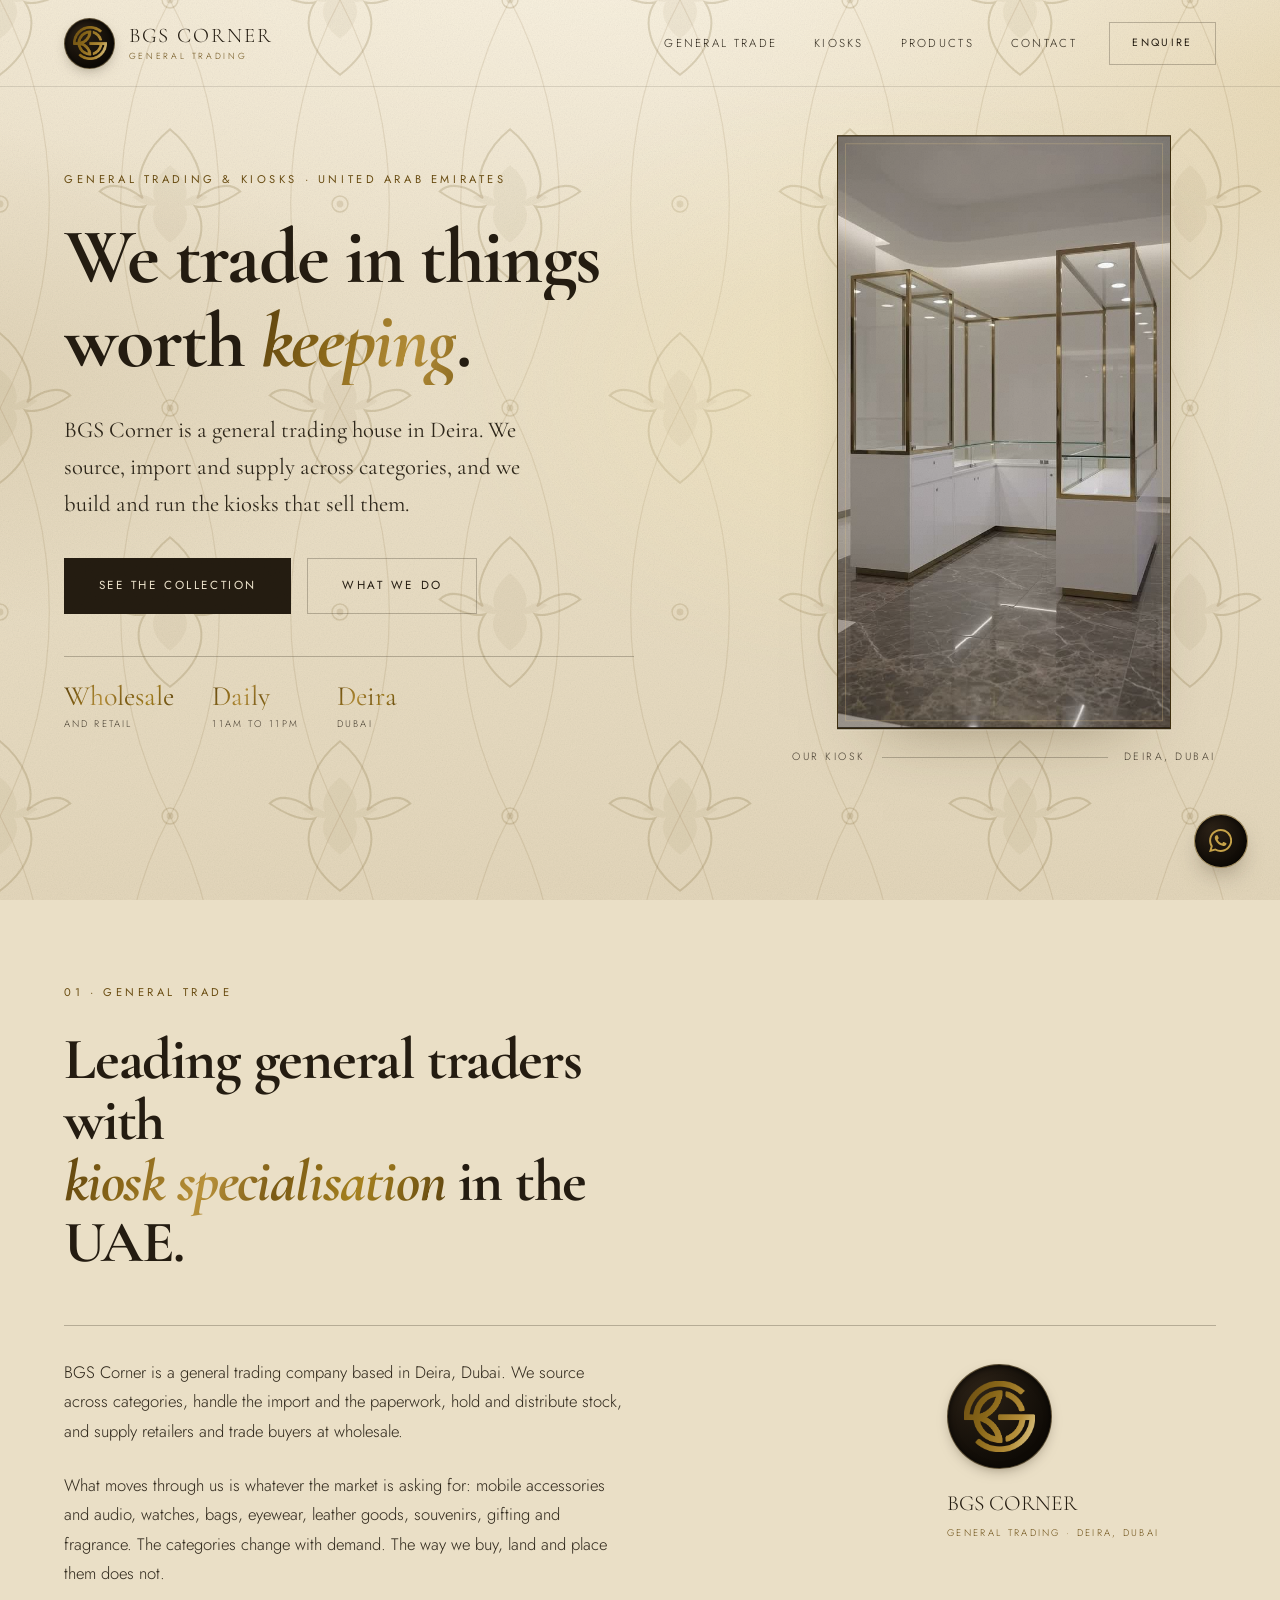
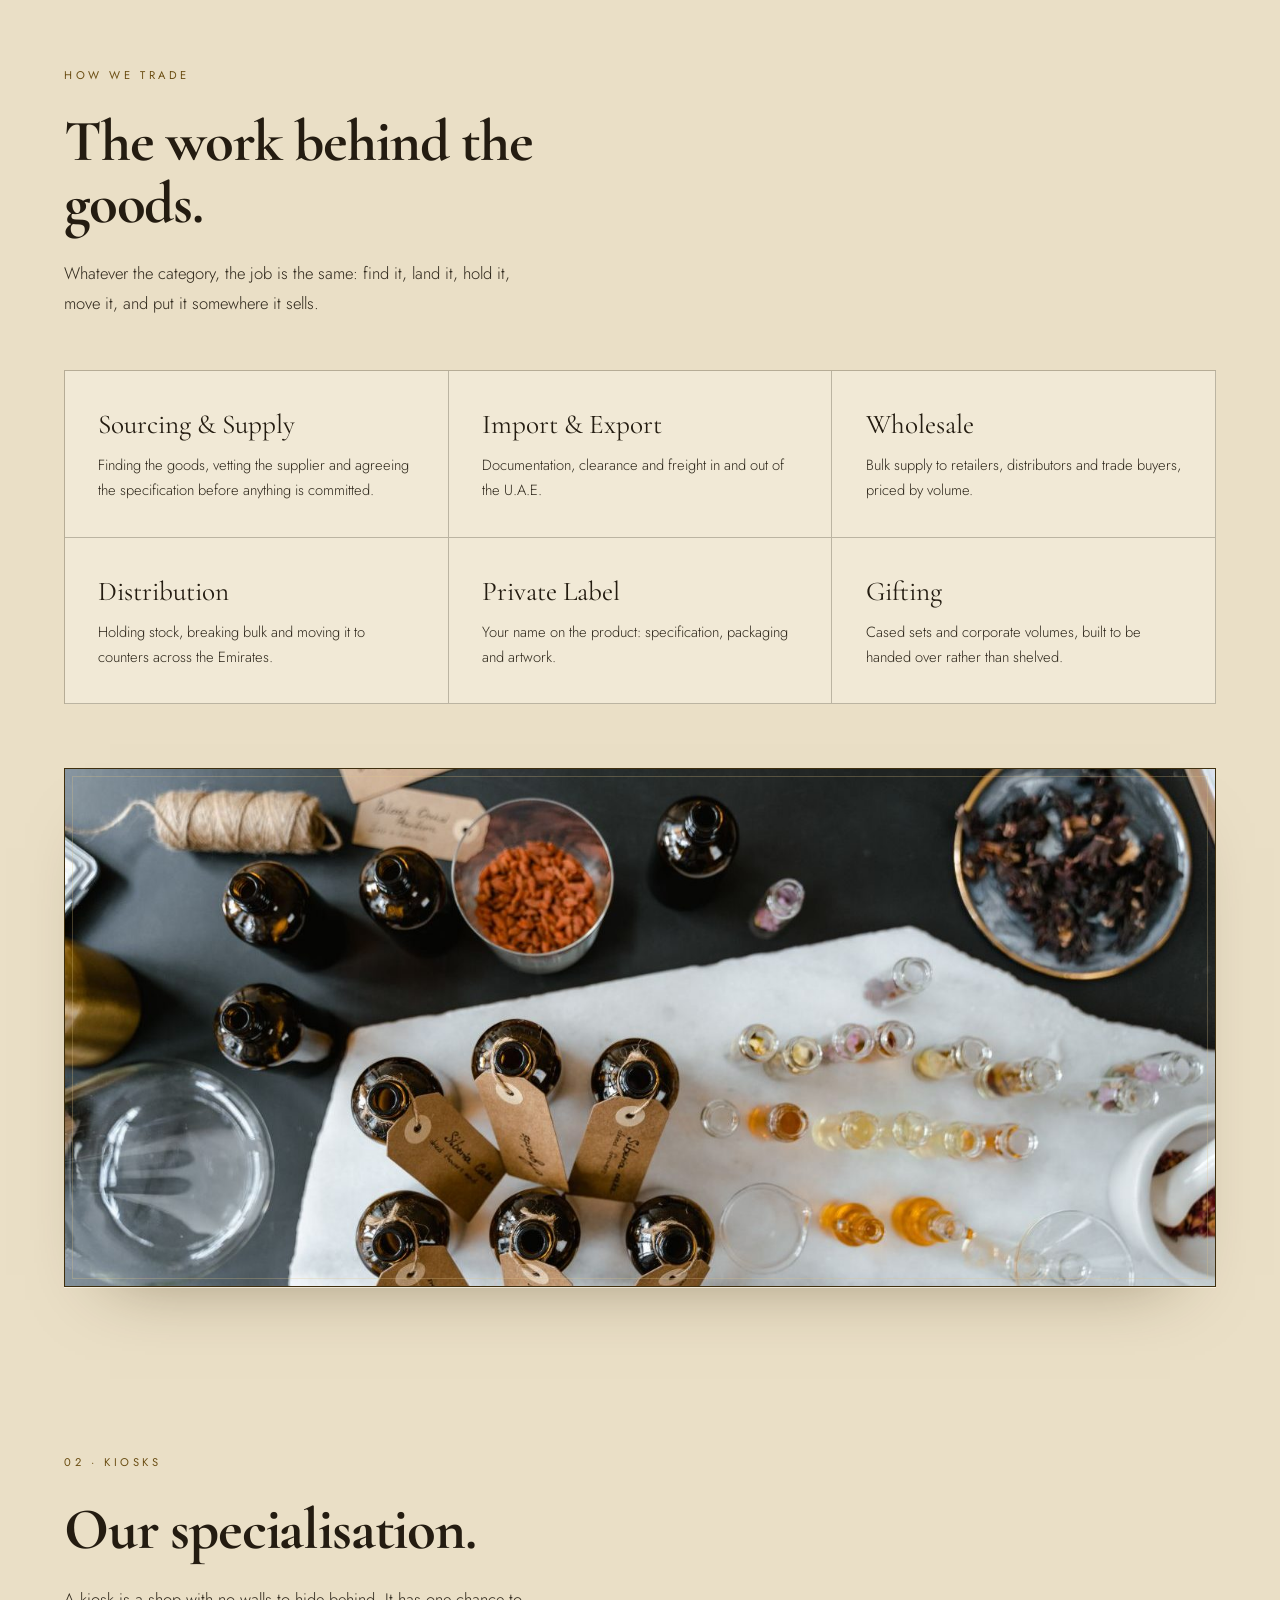
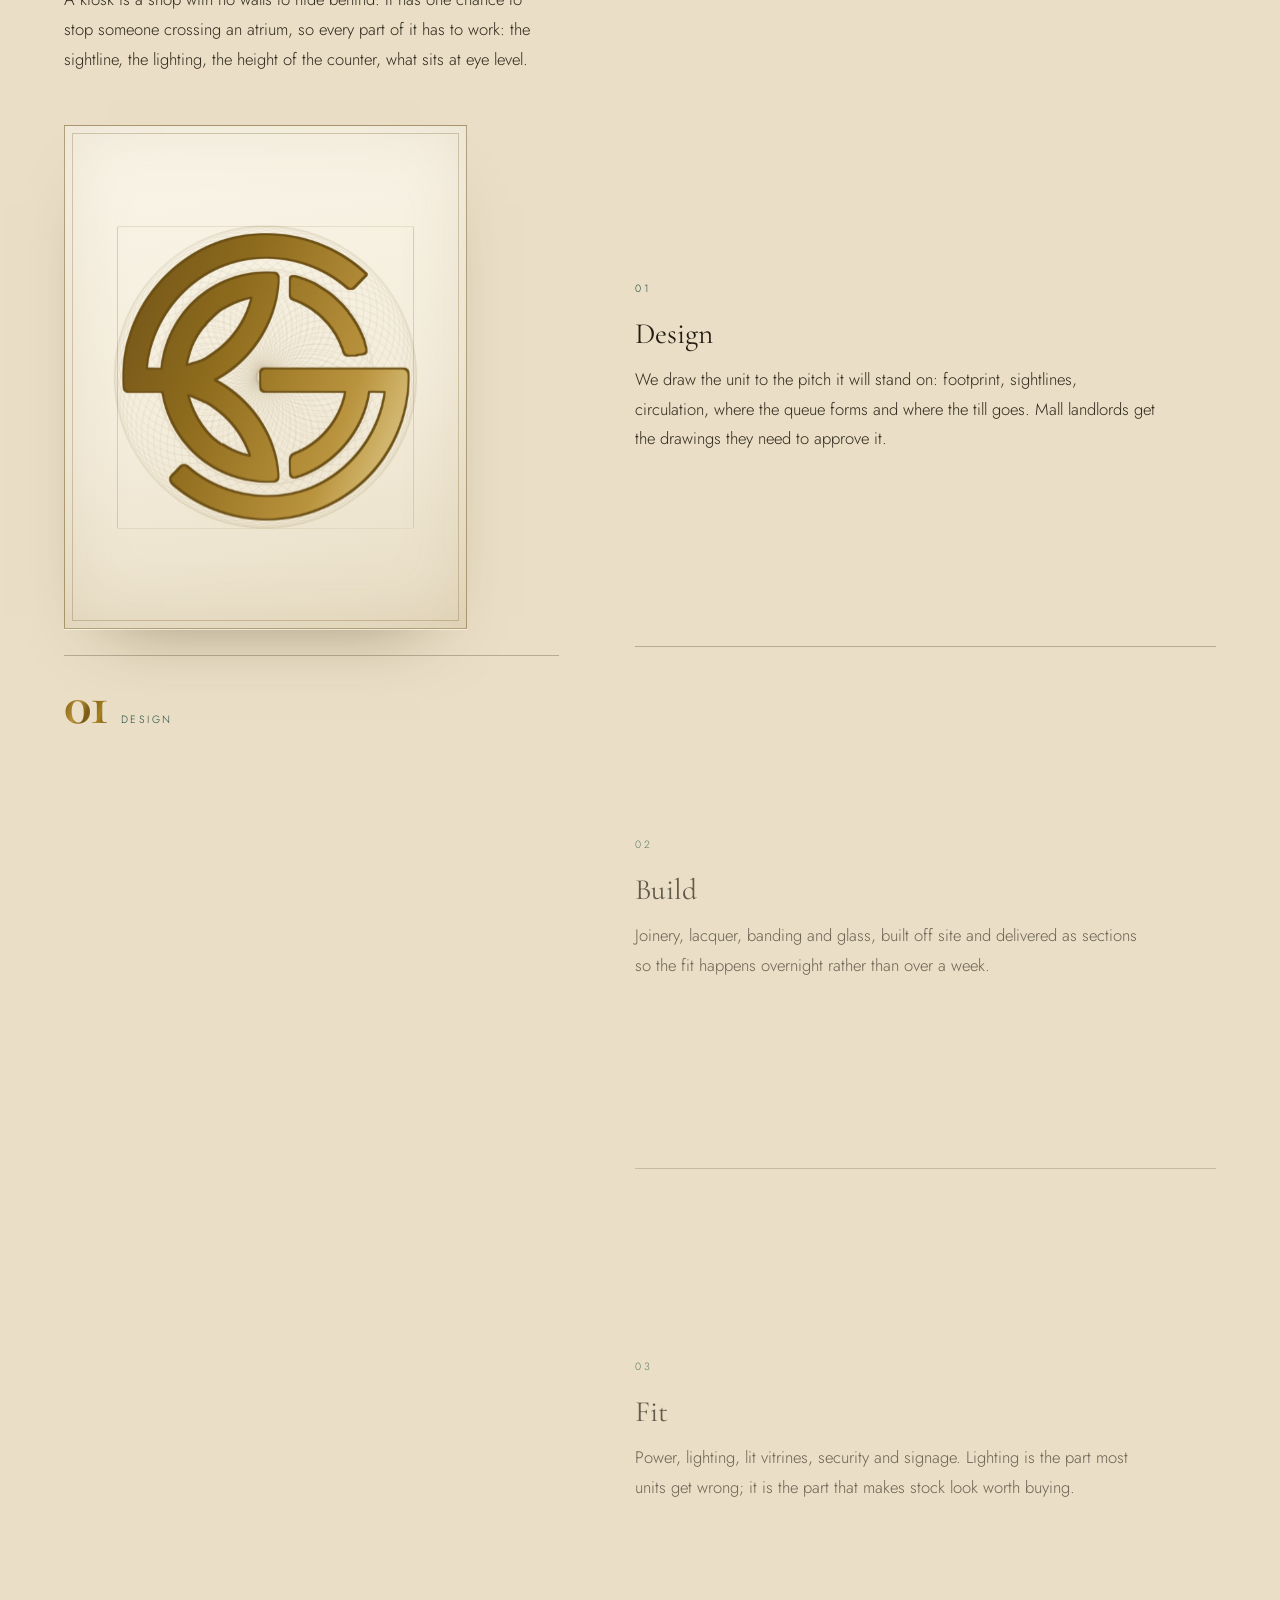
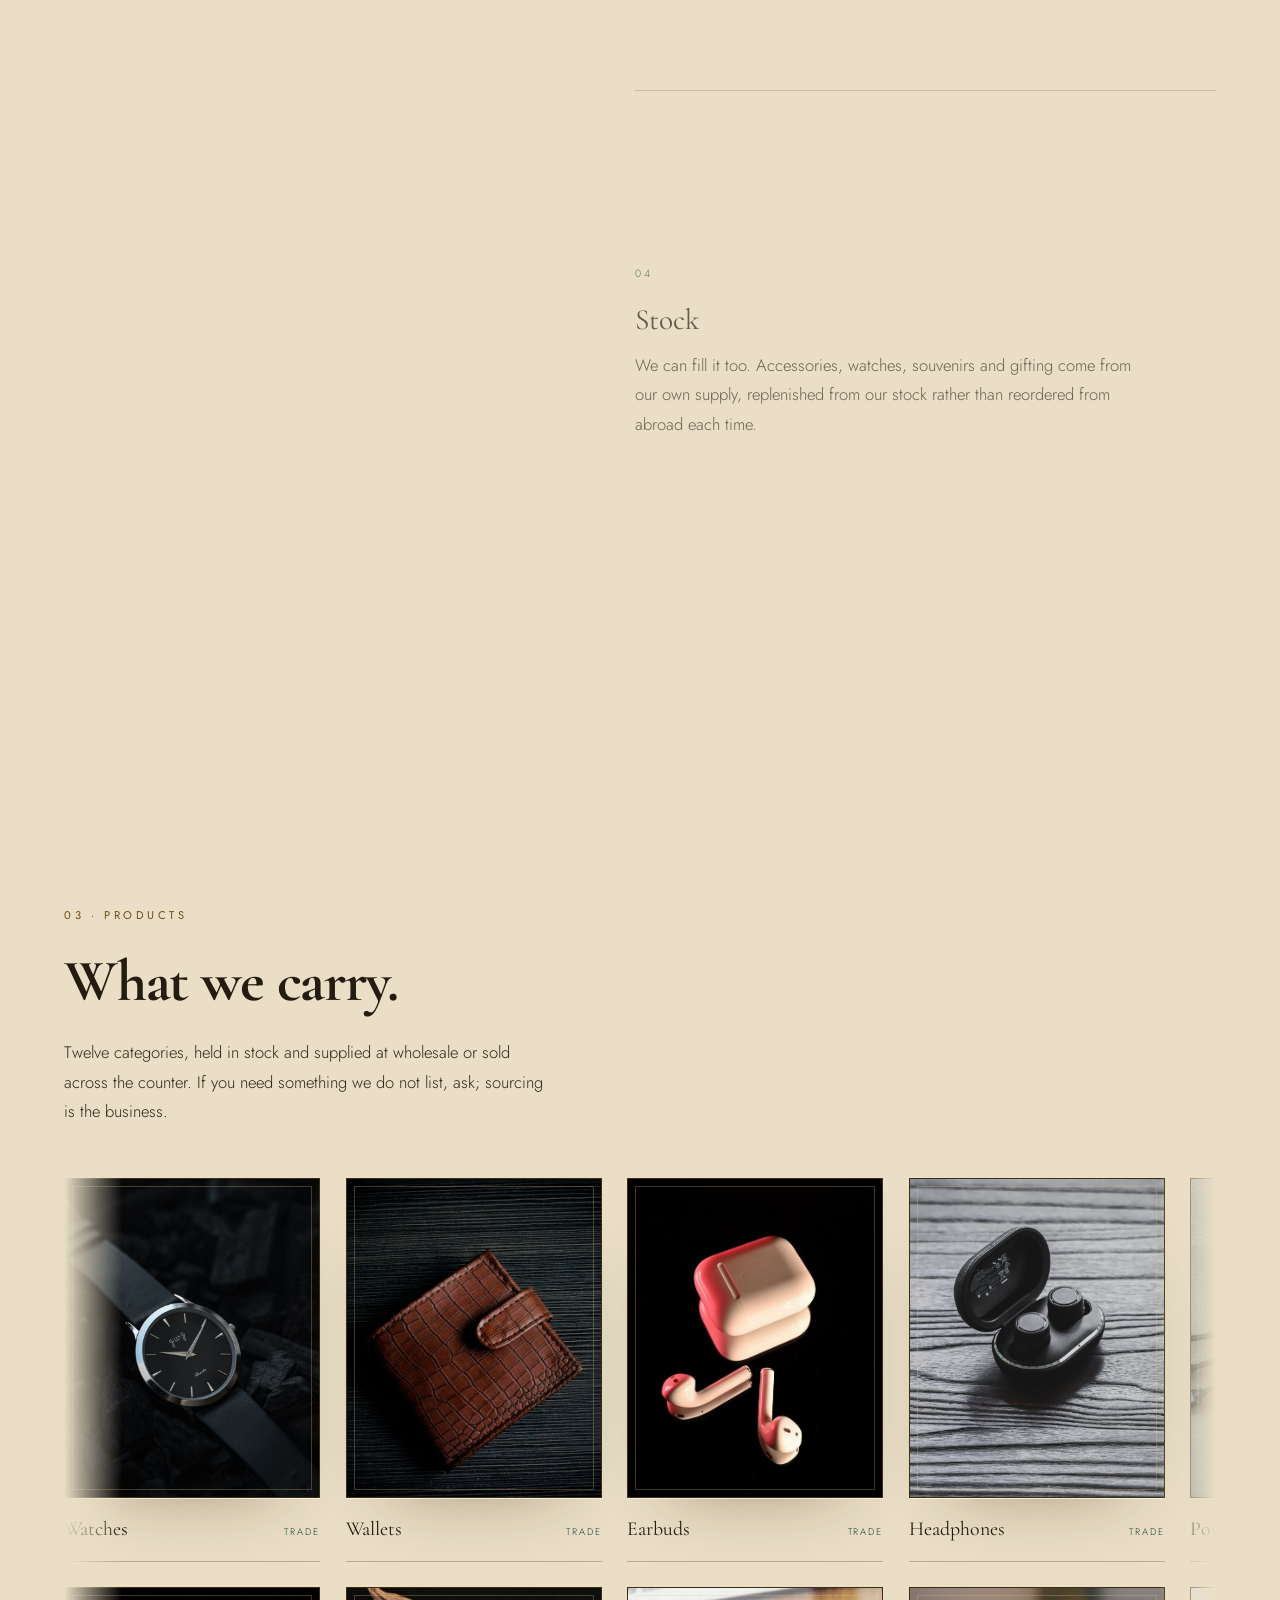
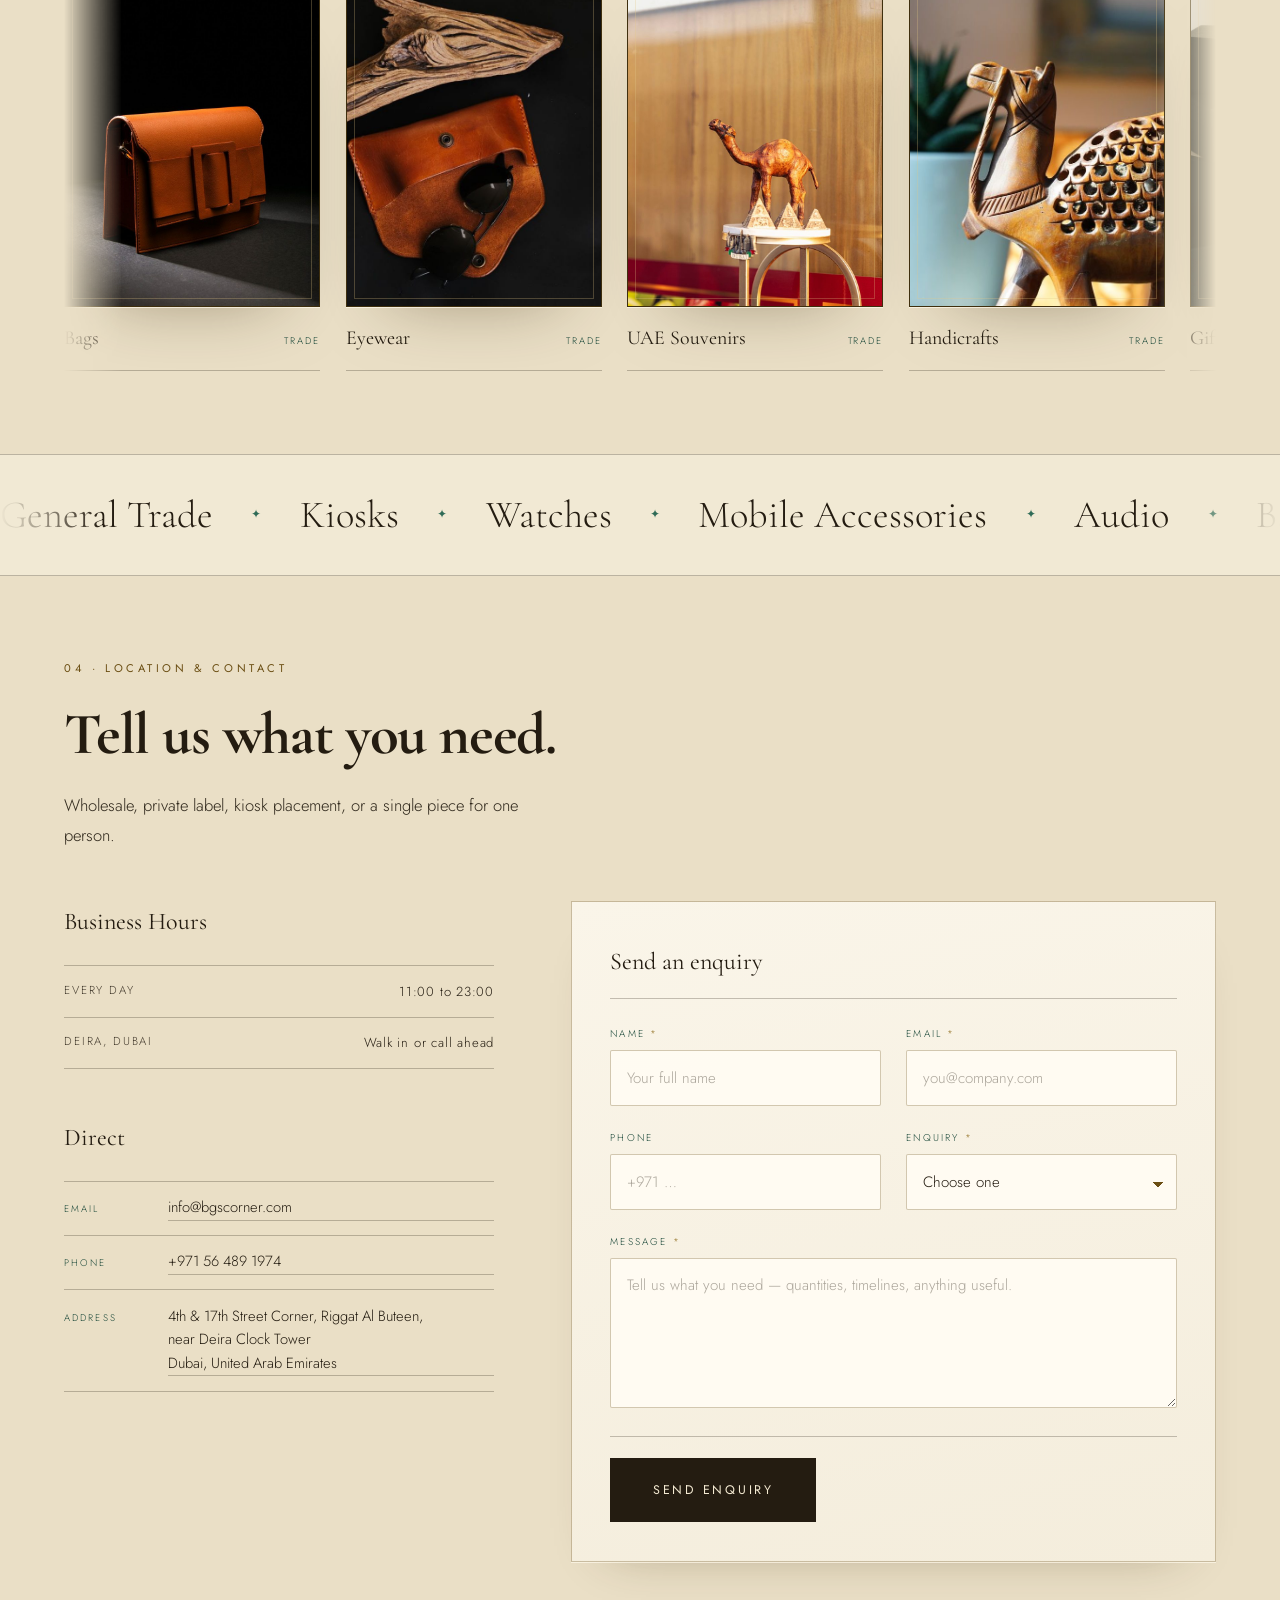
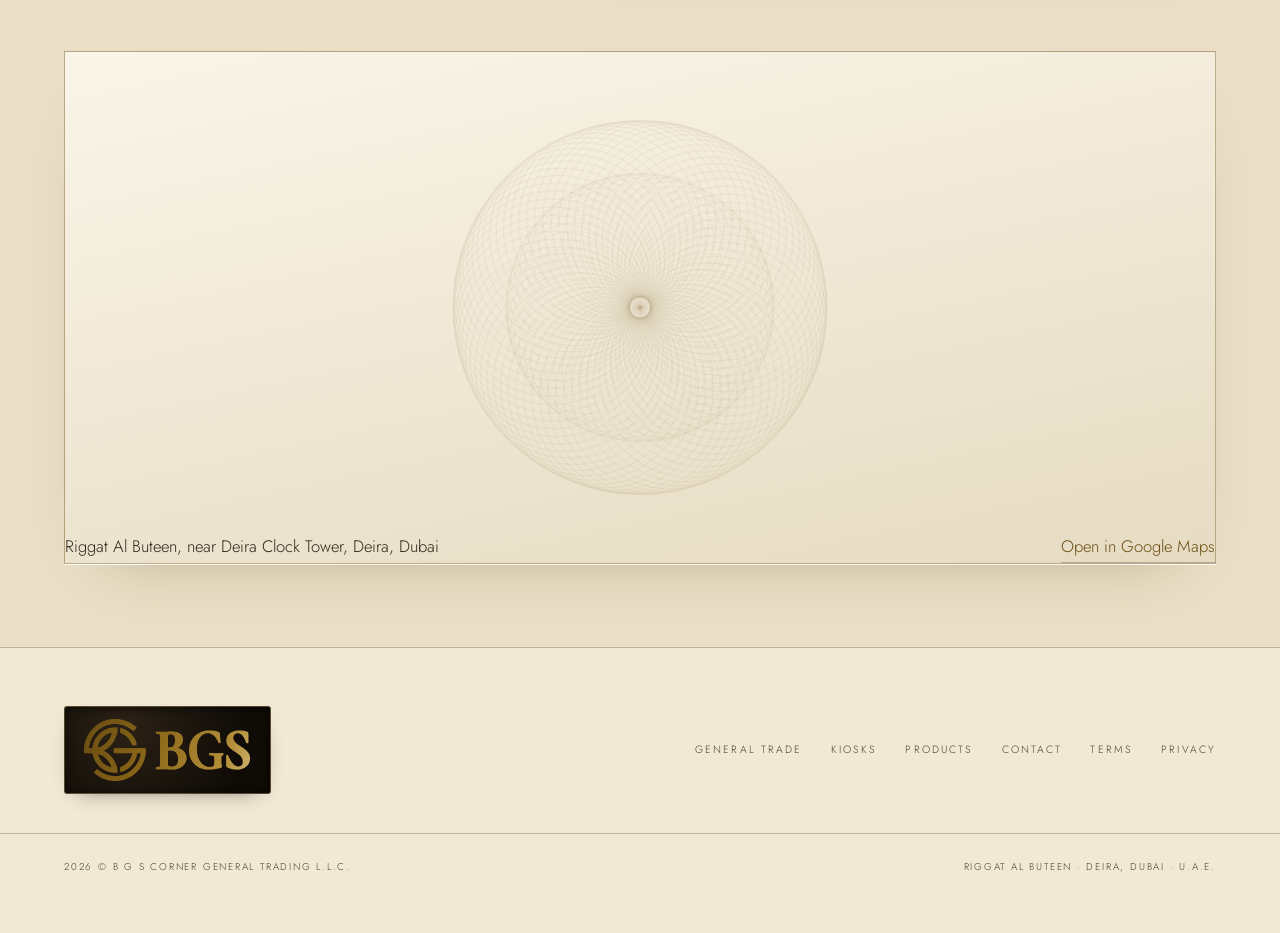
==== commit c2ede343: "Point at the real Google Business listing The share.google link resolves to BGS Corner General Tradi" ====
--- a/archive/index.html
+++ b/archive/index.html
@@ -439,7 +439,7 @@
           <ul>
             <li><span>Email</span><a href="mailto:info@bgscorner.com">info@bgscorner.com</a></li>
             <li><span>Phone</span><a href="tel:+971564891974">+971 56 489 1974</a></li>
-            <li><span>Address</span><a href="https://maps.app.goo.gl/KCoV6pxYwKUt4vGc6" target="_blank" rel="noopener"><address>4th &amp; 17th Street Corner, Riggat Al Buteen,<br>near Deira Clock Tower<br>Dubai, United Arab Emirates</address></a></li>
+            <li><span>Address</span><a href="https://maps.google.com/?cid=1750164914419872476" target="_blank" rel="noopener"><address>4th &amp; 17th Street Corner, Riggat Al Buteen,<br>near Deira Clock Tower<br>Dubai, United Arab Emirates</address></a></li>
           </ul>
         </div>
       </aside>
@@ -492,12 +492,12 @@
     <figure class="map reveal">
       <canvas class="guilloche" data-guilloche data-seed="9" aria-hidden="true"></canvas>
       <iframe
-        src="https://www.google.com/maps?q=25.2585802,55.3224703&z=17&hl=en&output=embed"
+        src="https://www.google.com/maps?cid=1750164914419872476&hl=en&output=embed"
         title="BGS Corner location on a map" loading="lazy"
         referrerpolicy="no-referrer-when-downgrade"></iframe>
       <figcaption>
         <span>Riggat Al Buteen, near Deira Clock Tower, Deira, Dubai</span>
-        <a class="map__link" href="https://maps.app.goo.gl/KCoV6pxYwKUt4vGc6"
+        <a class="map__link" href="https://maps.google.com/?cid=1750164914419872476"
            target="_blank" rel="noopener">Open in Google Maps</a>
       </figcaption>
     </figure>
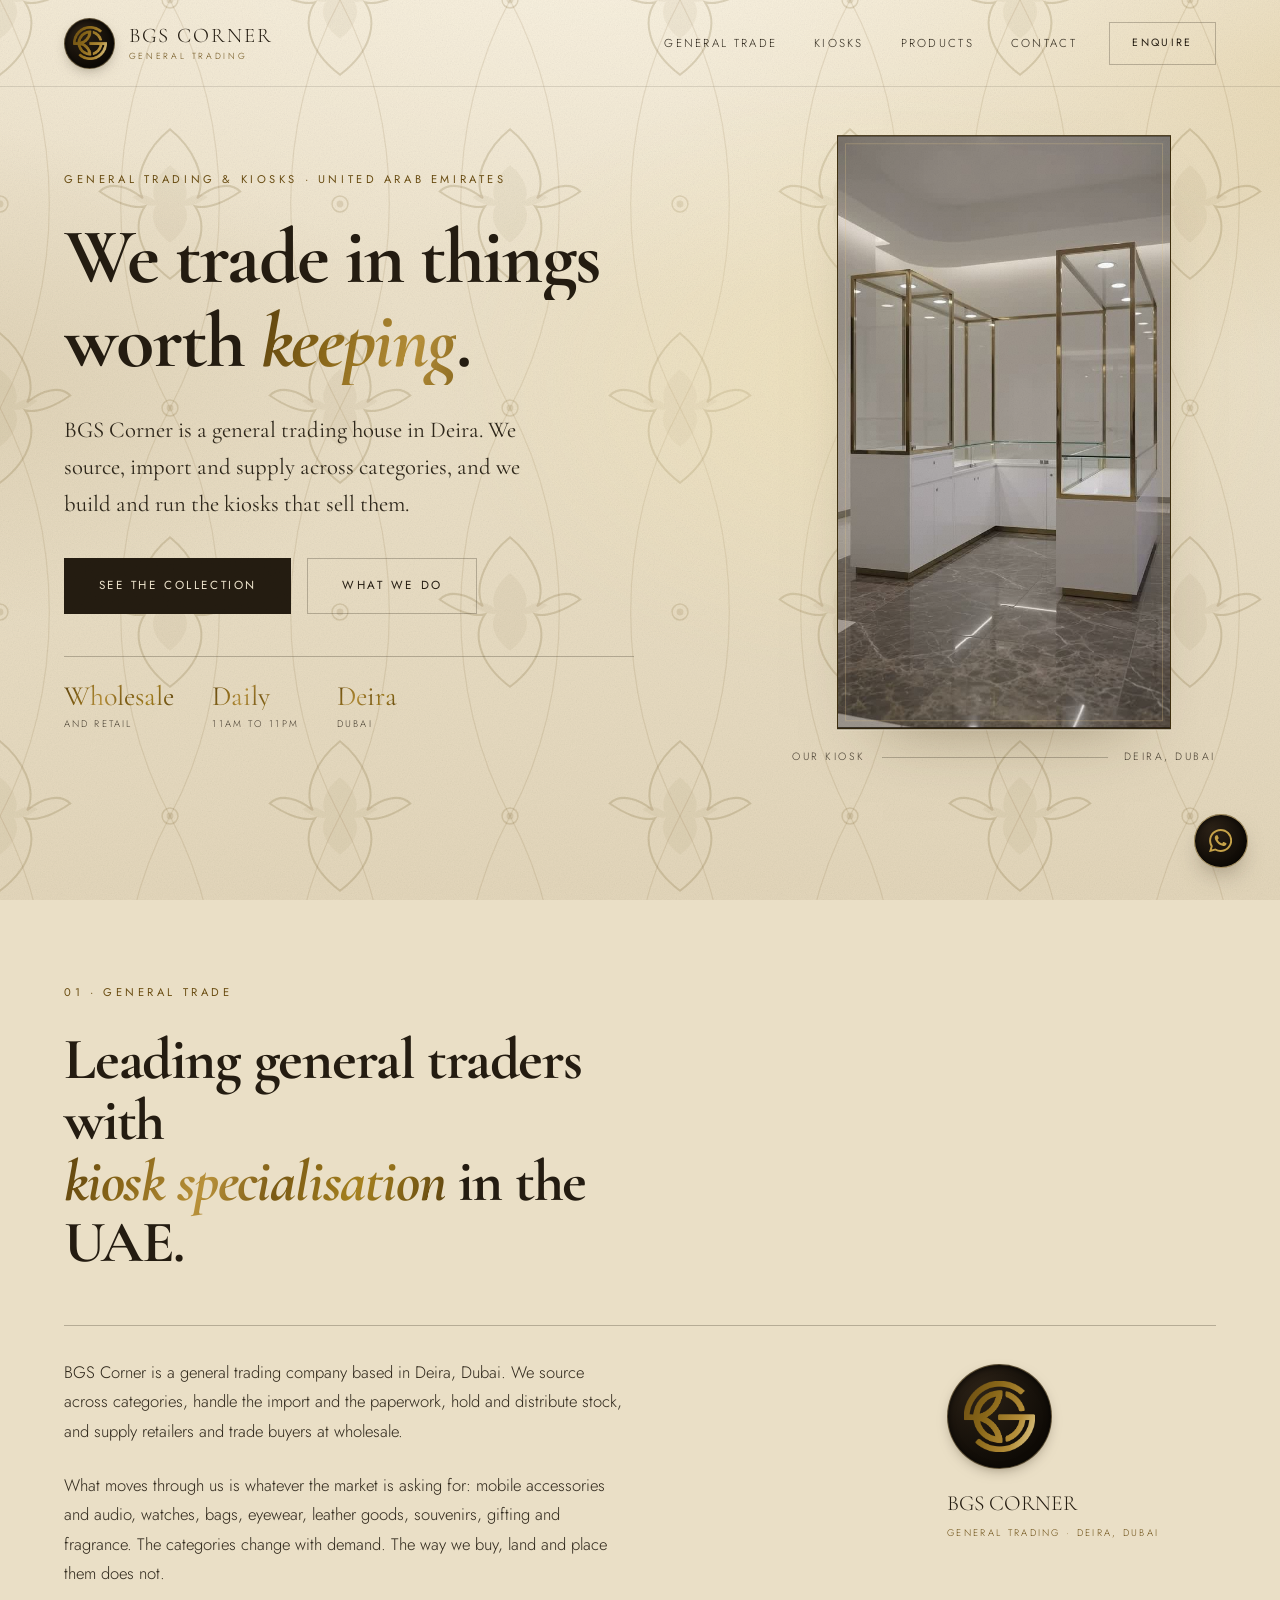
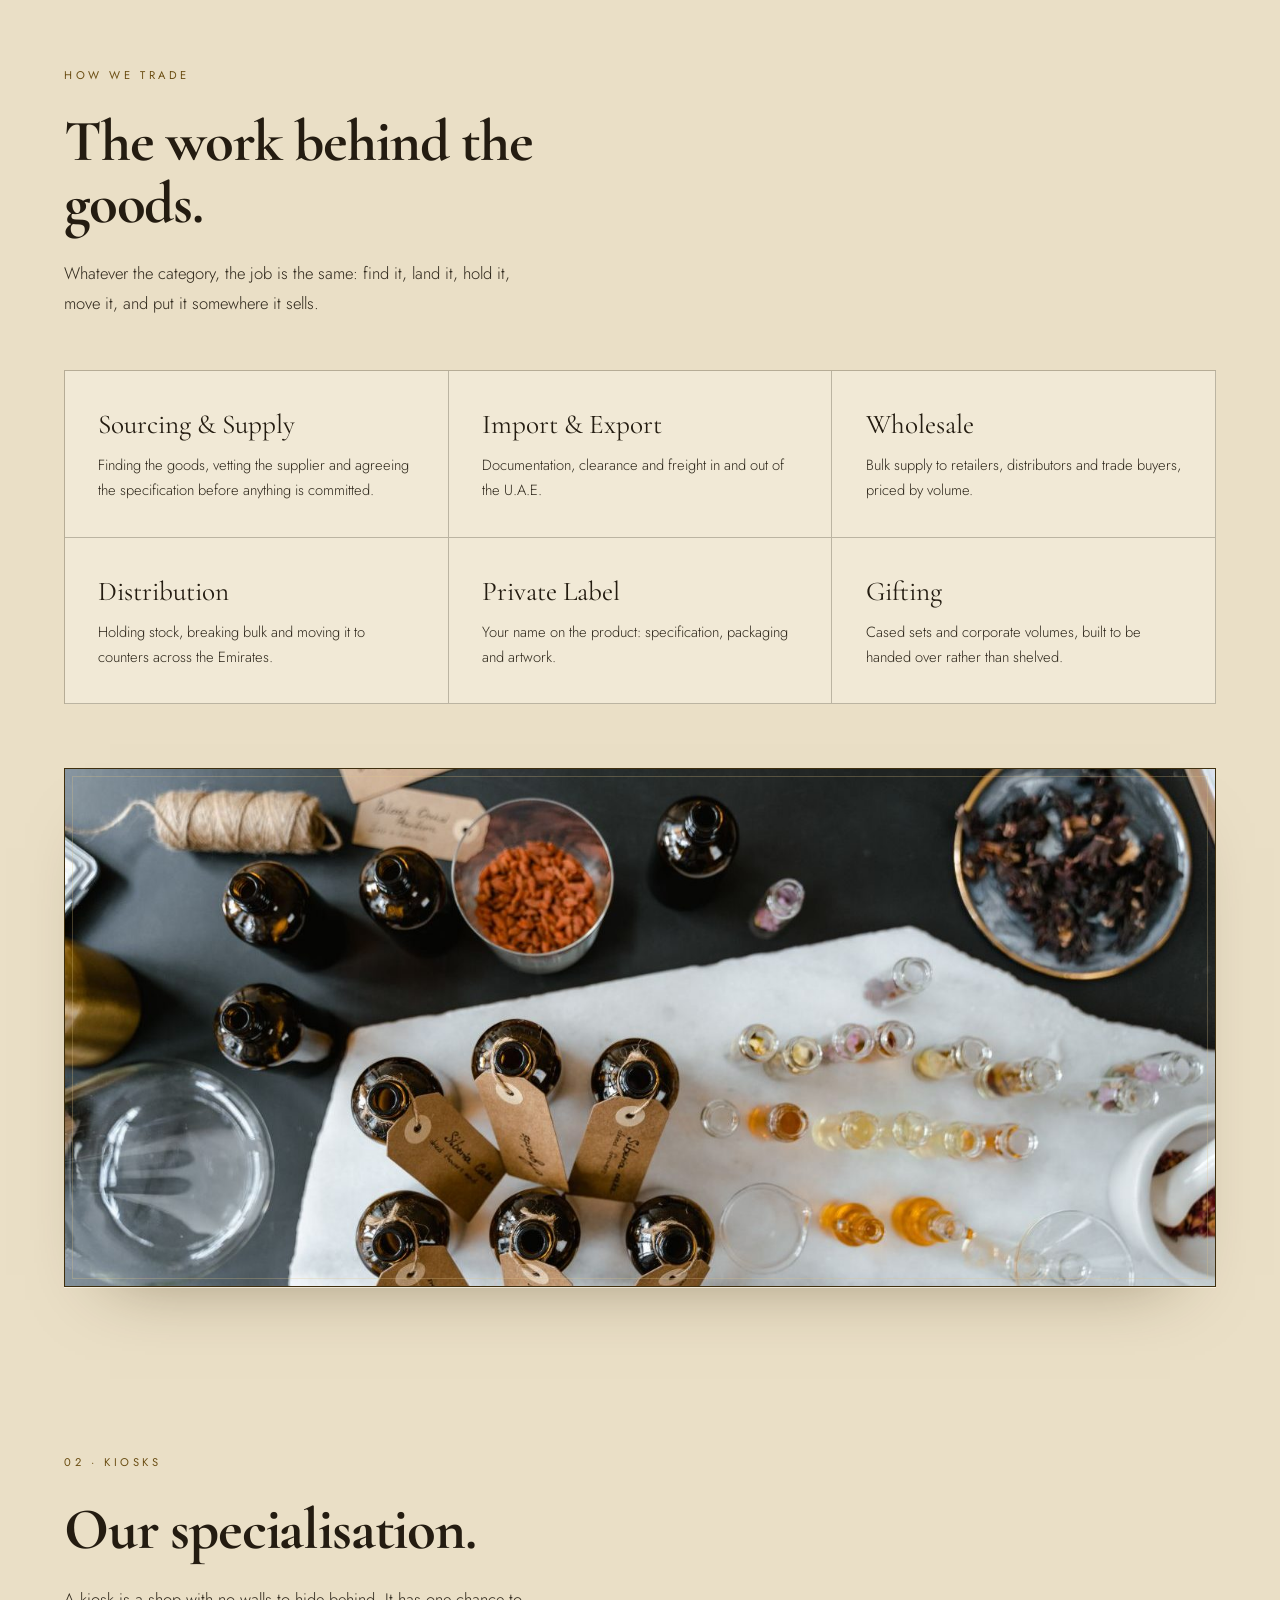
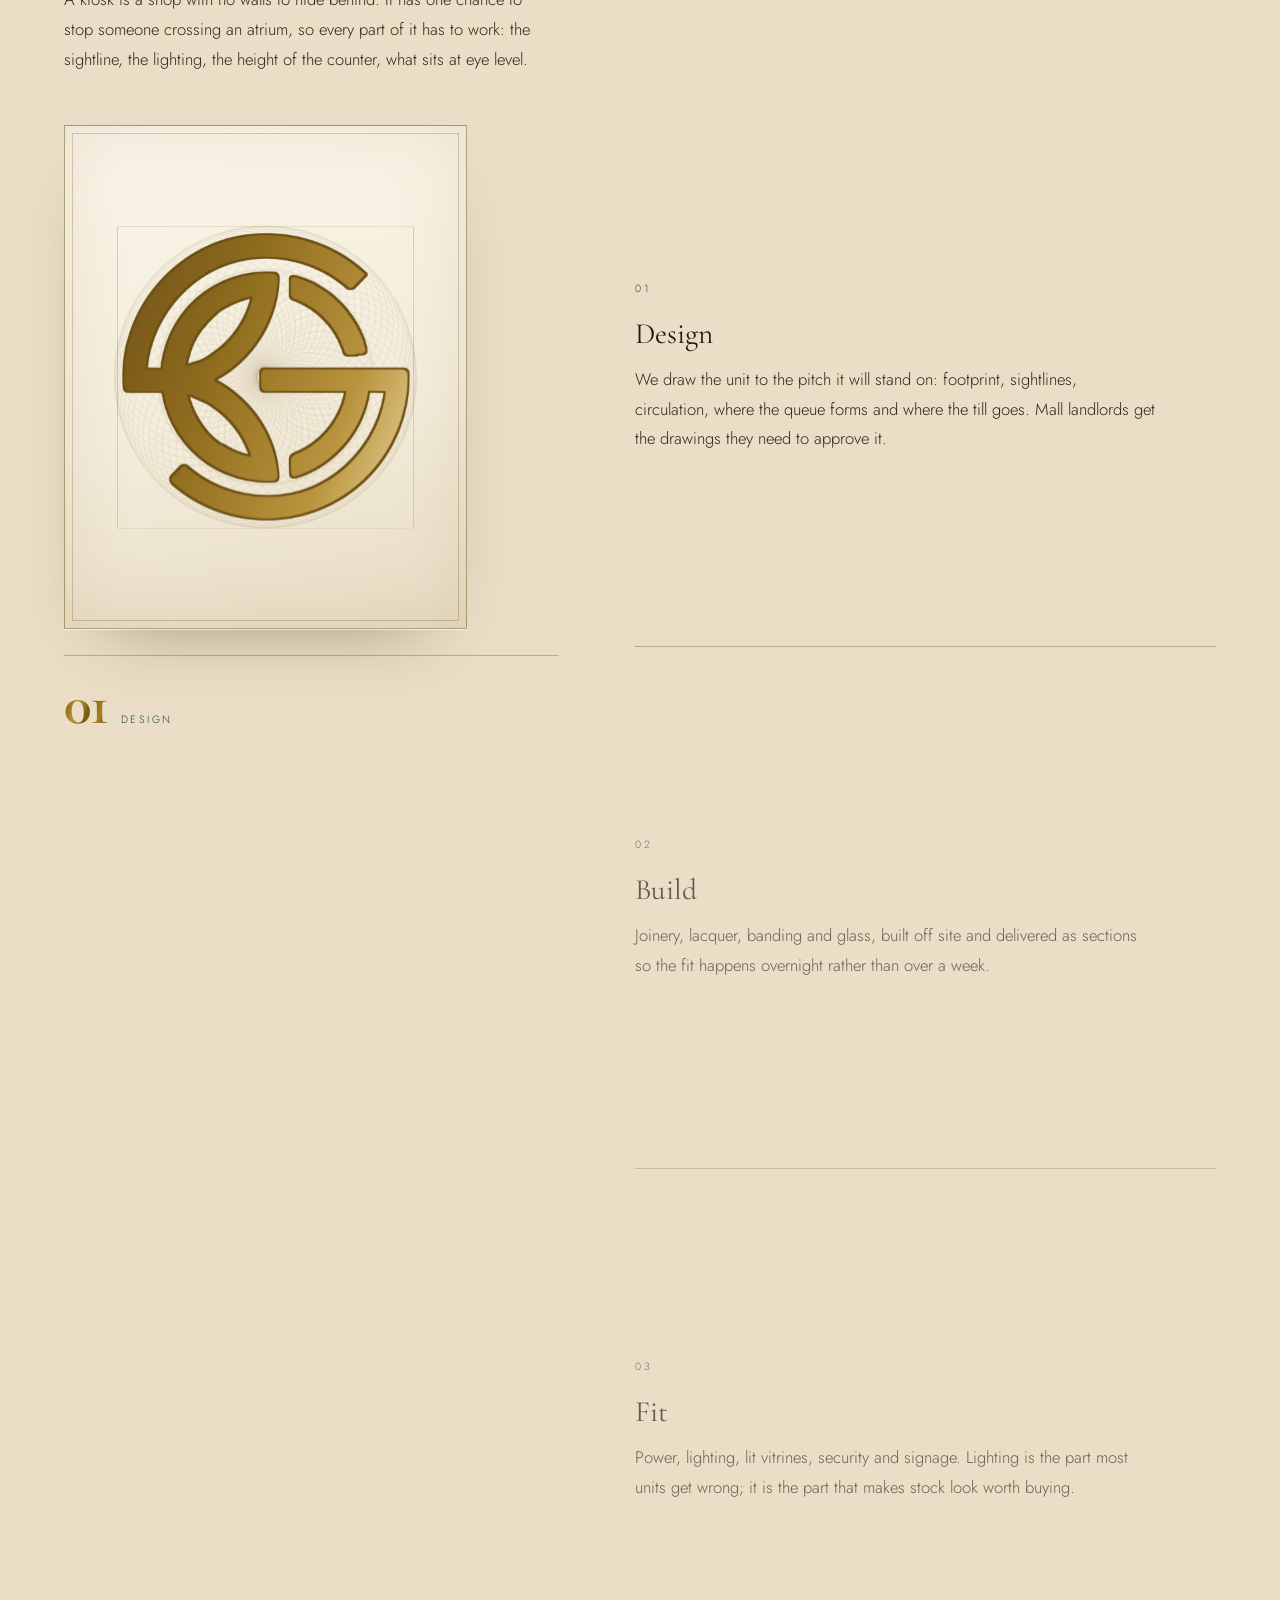
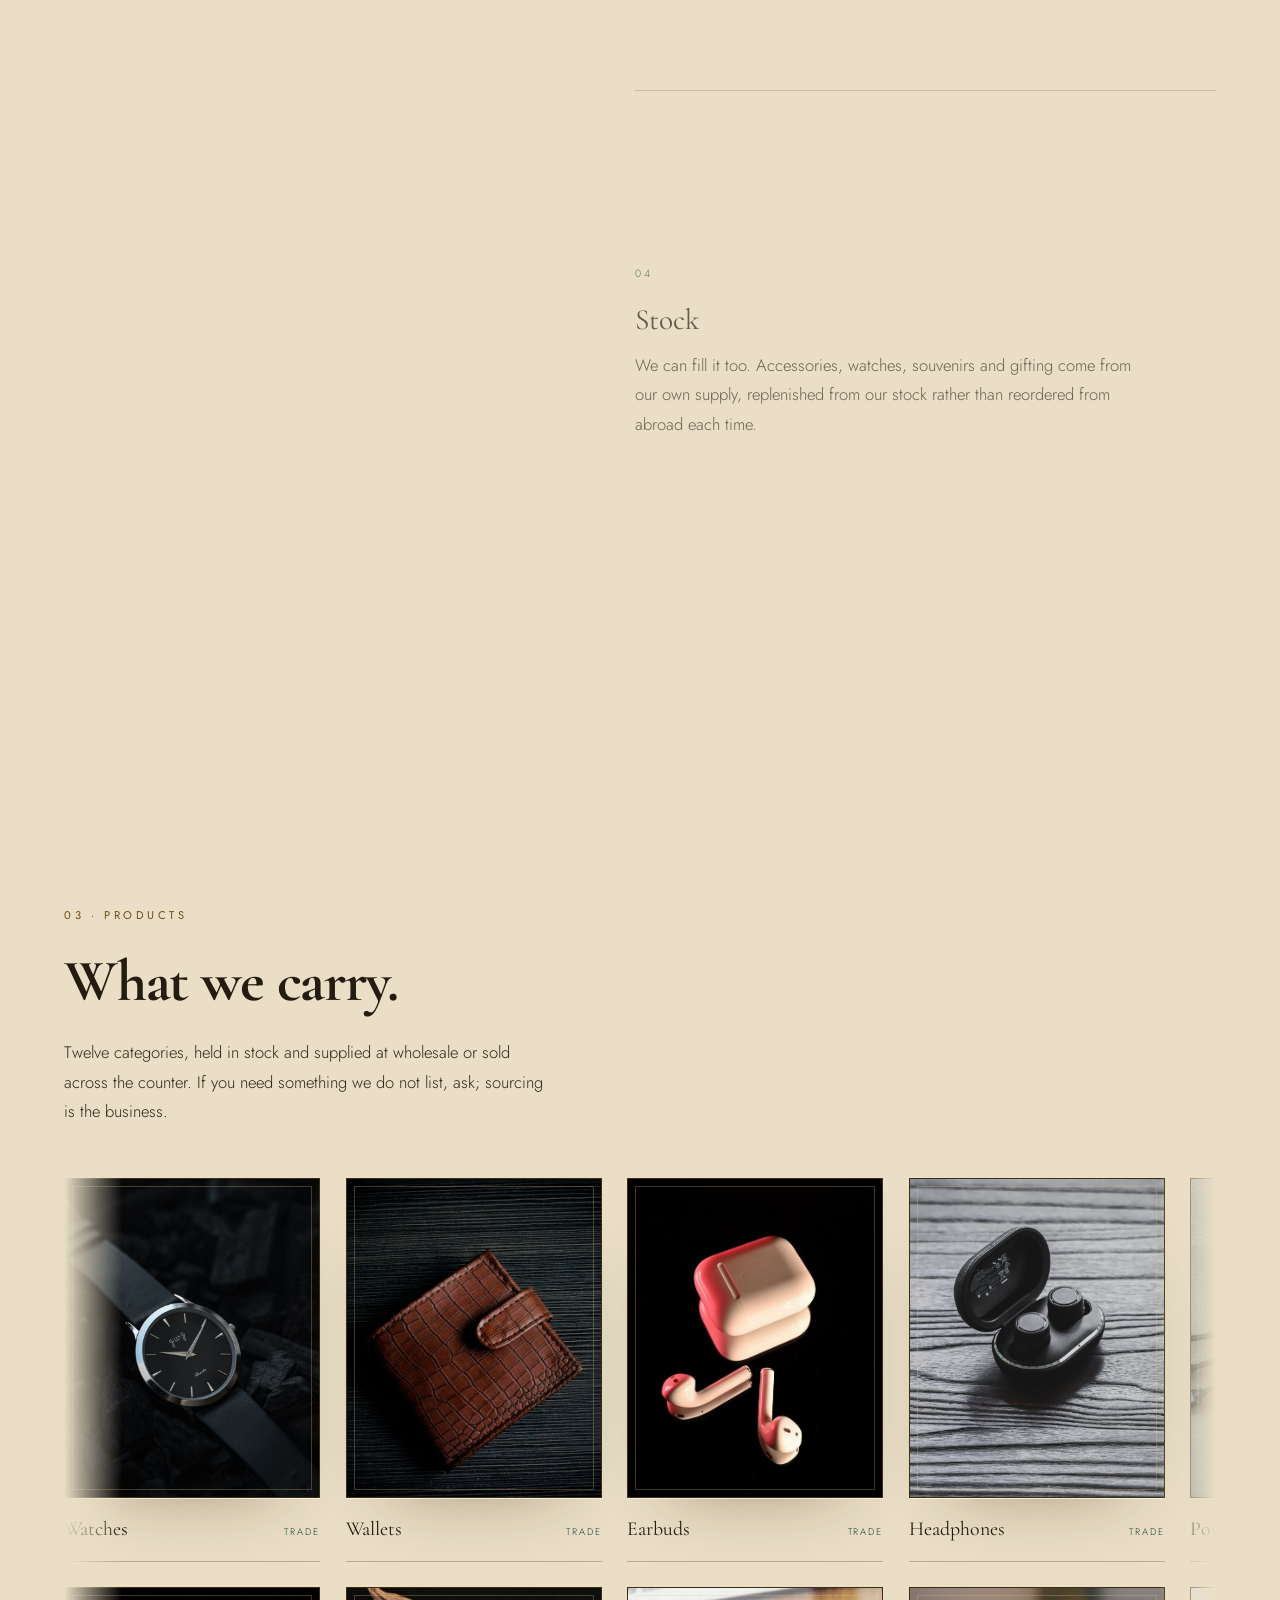
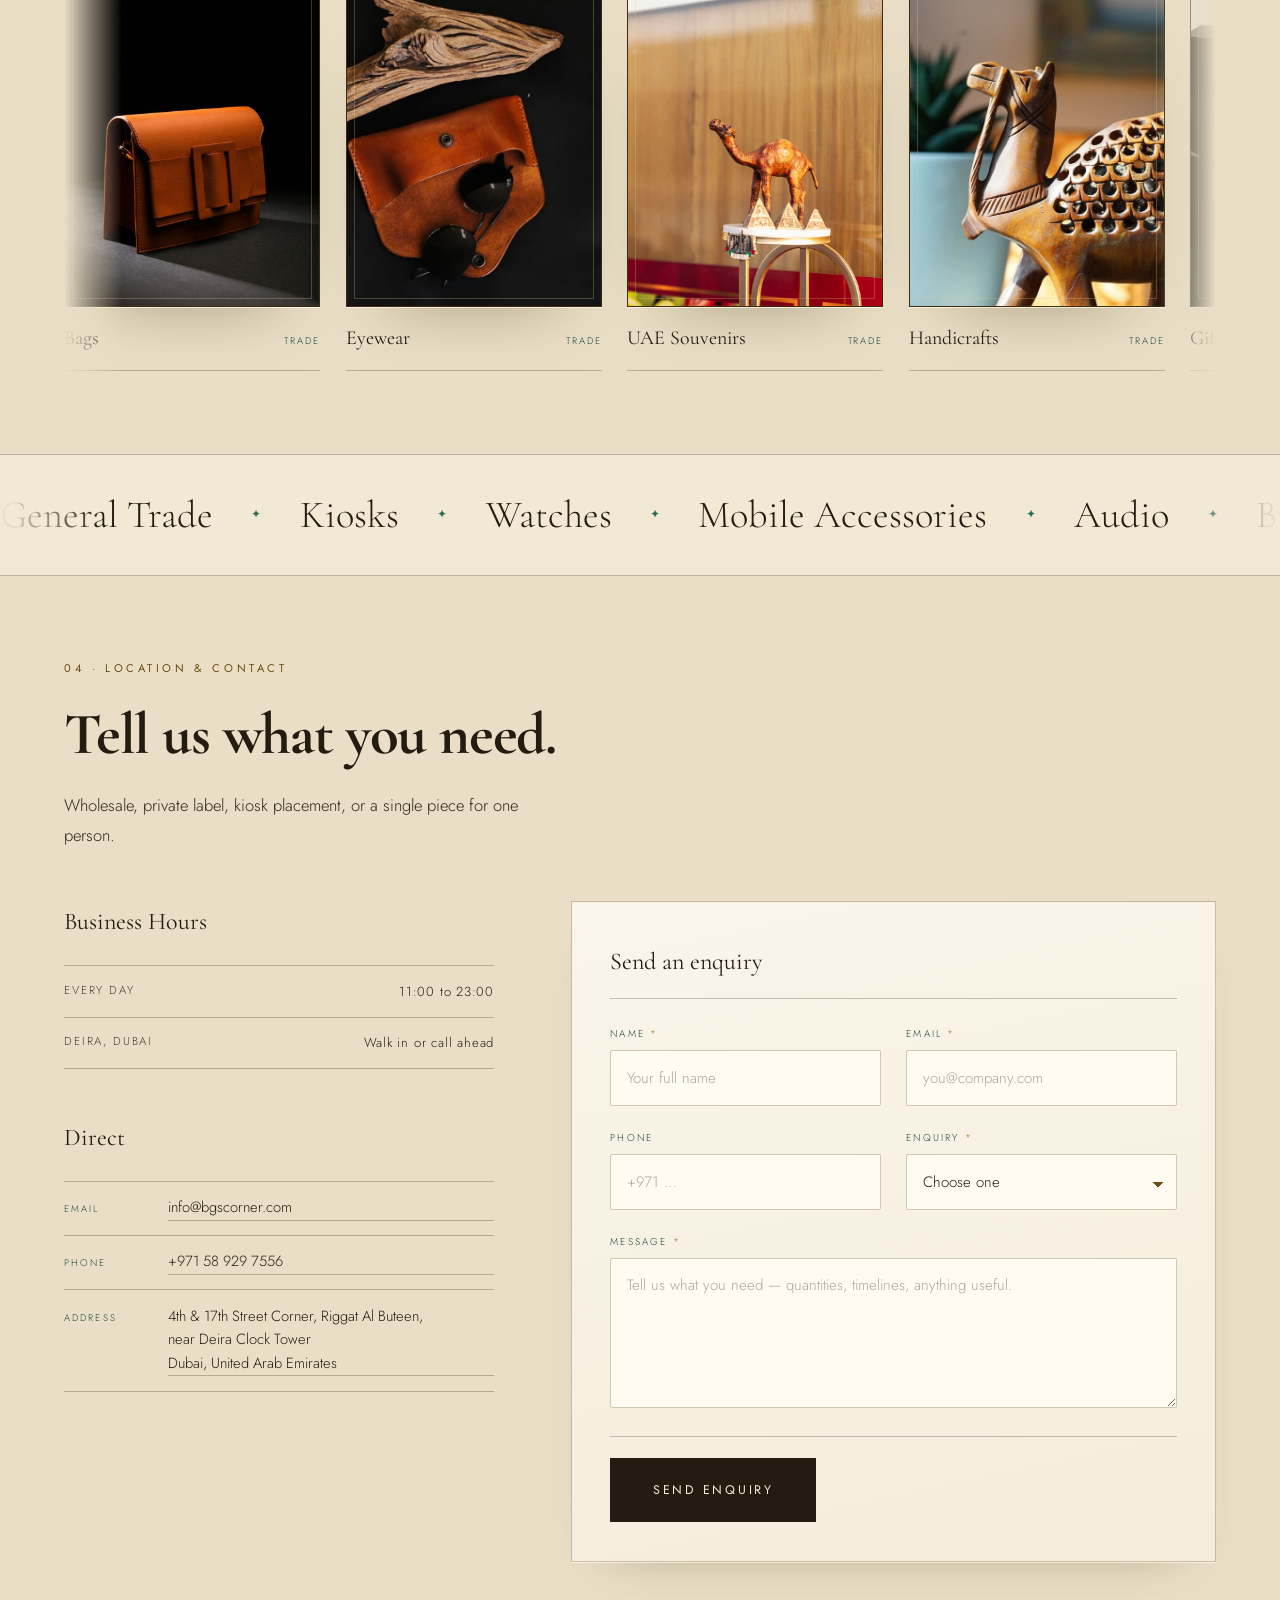
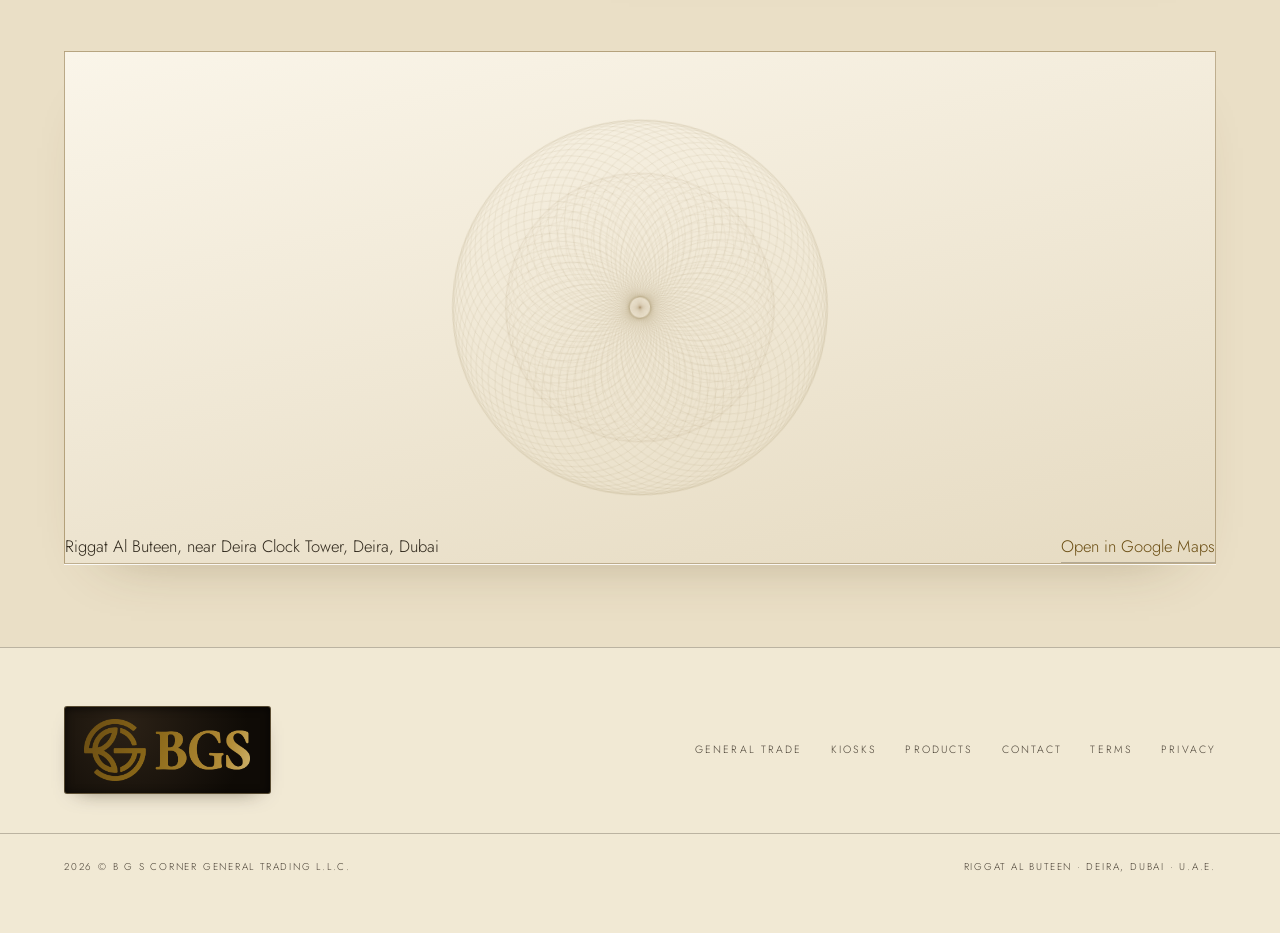
==== commit 2bb48f75: "Update contact number to +971 58 929 7556 Replace +971 56 489 1974 across the coming-soon page (foot" ====
--- a/archive/index.html
+++ b/archive/index.html
@@ -438,7 +438,7 @@
           <h3>Direct</h3>
           <ul>
             <li><span>Email</span><a href="mailto:info@bgscorner.com">info@bgscorner.com</a></li>
-            <li><span>Phone</span><a href="tel:+971564891974">+971 56 489 1974</a></li>
+            <li><span>Phone</span><a href="tel:+971589297556">+971 58 929 7556</a></li>
             <li><span>Address</span><a href="https://maps.google.com/?cid=1750164914419872476" target="_blank" rel="noopener"><address>4th &amp; 17th Street Corner, Riggat Al Buteen,<br>near Deira Clock Tower<br>Dubai, United Arab Emirates</address></a></li>
           </ul>
         </div>
@@ -523,7 +523,7 @@
 </footer>
 
 <!-- floating WhatsApp — opens a chat with the number published on this page -->
-<a class="wa" href="https://wa.me/971564891974?text=Hello%20BGS%20Corner%2C%20I%27d%20like%20to%20enquire%20about%20your%20products."
+<a class="wa" href="https://wa.me/971589297556?text=Hello%20BGS%20Corner%2C%20I%27d%20like%20to%20enquire%20about%20your%20products."
    target="_blank" rel="noopener" aria-label="Chat with BGS Corner on WhatsApp">
   <span class="wa__ring" aria-hidden="true"></span>
   <svg viewBox="0 0 24 24" aria-hidden="true" focusable="false"><path d="M17.472 14.382c-.297-.149-1.758-.867-2.03-.967-.273-.099-.471-.148-.67.15-.197.297-.767.966-.94 1.164-.173.199-.347.223-.644.075-.297-.15-1.255-.463-2.39-1.475-.883-.788-1.48-1.761-1.653-2.059-.173-.297-.018-.458.13-.606.134-.133.298-.347.446-.52.149-.174.198-.298.298-.497.099-.198.05-.371-.025-.52-.075-.149-.669-1.612-.916-2.207-.242-.579-.487-.5-.669-.51a12.8 12.8 0 0 0-.57-.01c-.198 0-.52.074-.792.372-.272.297-1.04 1.016-1.04 2.479 0 1.462 1.065 2.875 1.213 3.074.149.198 2.096 3.2 5.077 4.487.709.306 1.262.489 1.694.625.712.227 1.36.195 1.871.118.571-.085 1.758-.719 2.006-1.413.248-.694.248-1.289.173-1.413-.074-.124-.272-.198-.57-.347M12.051 21.785h-.004a9.87 9.87 0 0 1-5.031-1.378l-.361-.214-3.741.982.998-3.648-.235-.374a9.86 9.86 0 0 1-1.51-5.26c.001-5.45 4.436-9.884 9.888-9.884 2.64 0 5.122 1.03 6.988 2.898a9.825 9.825 0 0 1 2.893 6.994c-.003 5.45-4.437 9.884-9.885 9.884M20.464 3.488A11.815 11.815 0 0 0 12.05 0C5.495 0 .16 5.335.157 11.892c0 2.096.547 4.142 1.588 5.945L.057 24l6.305-1.654a11.882 11.882 0 0 0 5.683 1.448h.005c6.554 0 11.89-5.335 11.893-11.893a11.821 11.821 0 0 0-3.479-8.413"/></svg>
